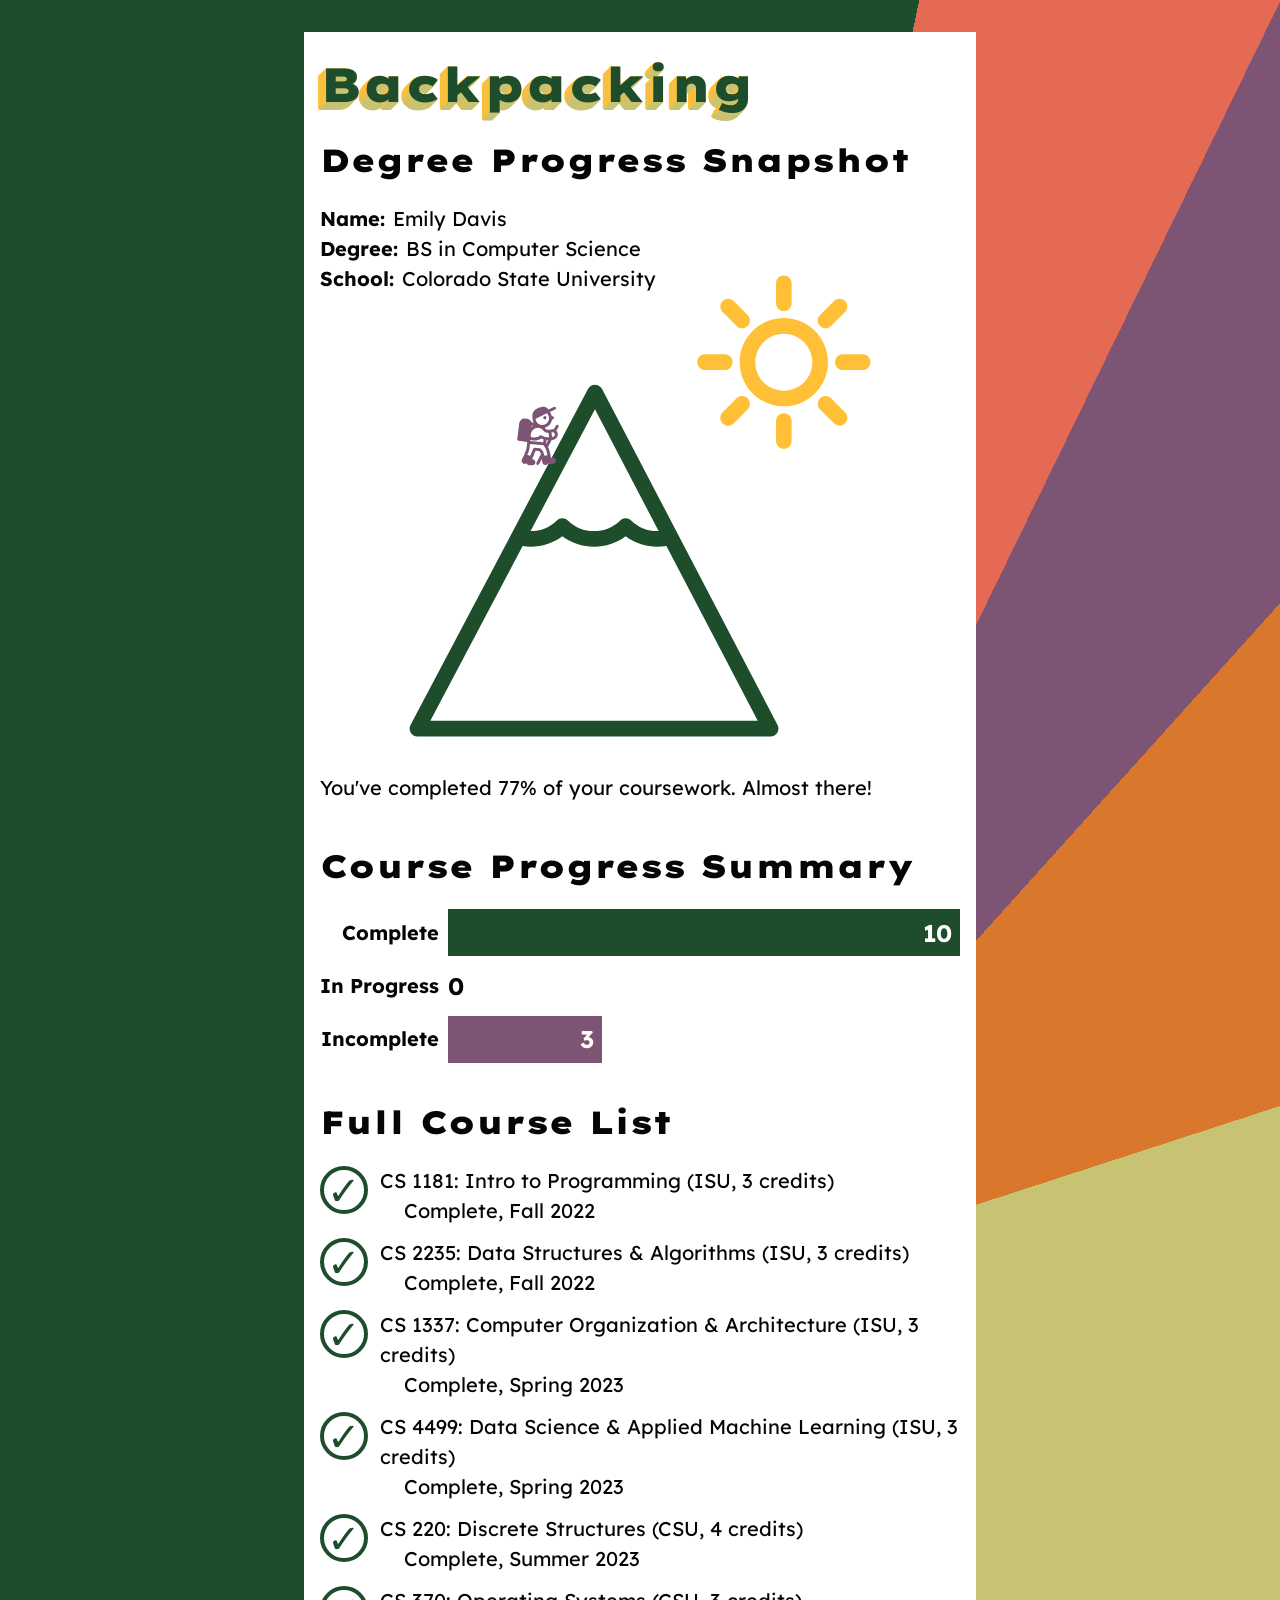
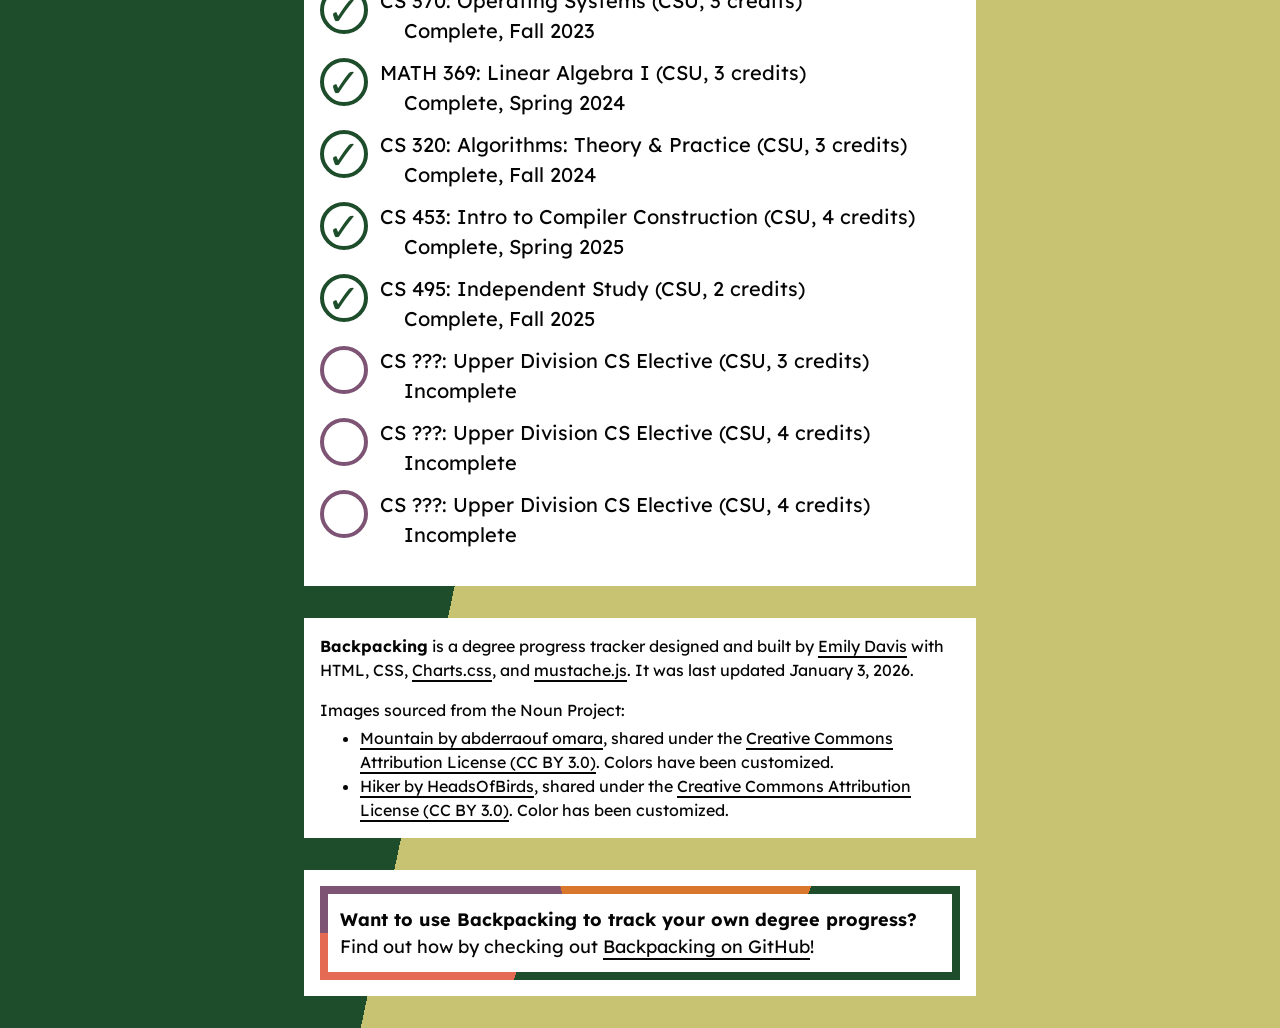
==== index.html @ ef496532 "Let's hit the trail!" ====
<!--
Backpacking, a Degree Progress Tracker
Copyright (C) 2026 Emily Davis

This program is free software: you can redistribute it and/or modify
it under the terms of the GNU General Public License as published by
the Free Software Foundation, either version 3 of the License, or
(at your option) any later version.

This program is distributed in the hope that it will be useful,
but WITHOUT ANY WARRANTY; without even the implied warranty of
MERCHANTABILITY or FITNESS FOR A PARTICULAR PURPOSE. See the
GNU General Public License for more details.

You should have received a copy of the GNU General Public License
along with this program. If not, see <https://www.gnu.org/licenses/>.
-->

<!DOCTYPE html>
<html lang="en">
<head>
  <meta charset="UTF-8">
  <meta name="viewport" content="width=device-width, initial-scale=1.0">
  <title>Backpacking</title>
  <link rel="stylesheet" href="./styles/charts.min.css">
  <link rel="stylesheet" href="./styles/main.css">
  <style>
    :root {
      --bg-color-1: #e56a54;
      --bg-color-2: #7e5475;
      --bg-color-3: #d9782d;
      --bg-color-4: #c8c372;
      --bg-color-5: #1e4d2b;
      --text-shadow-color-1: #c8c372;
      --text-shadow-color-2: #ffc038;
      --page-title-color: #1e4d2b;
    }
  </style>
</head>
<body>
  <main>
    <h1>Backpacking</h1>
    <section class="snapshot-section">
      <h2>Degree Progress Snapshot</h2>
      <dl>
        <div>
          <dt>Name:</dt>
          <dd>Emily Davis</dd>
        </div>
        <div>
          <dt>Degree:</dt>
          <dd>BS in Computer Science</dd>
        </div>
        <div>
          <dt>School:</dt>
          <dd>Colorado State University</dd>
        </div>
      </dl>
      <figure class="mountain-climbing-scene">
        <svg
          role="presentation" class="mountain"
          width="700px" height="700px" version="1.1" viewBox="0 0 700 700"
          xmlns="http://www.w3.org/2000/svg" xmlns:xlink="http://www.w3.org/1999/xlink"
        >
          <g>
            <path fill="#1e4d2b" d="m308.36 151.84c-1.4688-2.8125-4.375-4.5742-7.5469-4.582h-0.015625c-3.1602 0-6.0664 1.7461-7.543 4.5469l-194.26 367.68c-1.3984 2.6445-1.3086 5.8242 0.23437 8.3906 1.5391 2.5586 4.3164 4.125 7.3125 4.125h386.35c2.9844 0 5.7578-1.5586 7.3008-4.1094 1.5469-2.5586 1.6445-5.7305 0.26172-8.3711zm-7.6133 22.305 69.629 133.27c-0.46094 0.015625-0.92578 0.023437-1.3906 0.023437-10.773 0-20.961-4.1562-28.668-11.703-3.3164-3.2539-8.625-3.2539-11.938 0-7.7188 7.5469-17.891 11.703-28.672 11.703-10.773 0-20.957-4.1562-28.668-11.703-3.3203-3.2539-8.625-3.2539-11.945 0-7.7109 7.5469-17.891 11.703-28.672 11.703h-0.10547zm-180.05 340.78 100.96-191.08c2.8945 0.44141 5.8281 0.67188 8.7734 0.67188 12.621 0 24.672-4.0273 34.641-11.465 9.9688 7.4375 22.012 11.465 34.641 11.465 12.629 0 24.68-4.0273 34.641-11.465 9.9688 7.4375 22.008 11.465 34.637 11.465 3.3281 0 6.6289-0.29688 9.8789-0.85156l99.926 191.26z"/>
            <path fill="#ffc038" d="m507.32 74.418c-26.605 0-48.262 21.648-48.262 48.262 0 26.605 21.656 48.262 48.262 48.262 26.609 0 48.262-21.656 48.262-48.262-0.003906-26.605-21.645-48.262-48.262-48.262zm0 79.453c-17.199 0-31.188-13.996-31.188-31.188 0-17.199 13.996-31.191 31.188-31.191 17.203 0 31.191 13.996 31.191 31.191 0.003907 17.191-13.988 31.188-31.191 31.188z"/>
            <path fill="#ffc038" d="m507.32 66.672c4.7148 0 8.5352-3.8203 8.5352-8.5352l-0.003906-21.602c0.007813-4.7148-3.8164-8.5352-8.5312-8.5352-4.7109 0-8.5273 3.8203-8.5273 8.5352v21.605c-0.003906 4.7148 3.8203 8.5312 8.5273 8.5312z"/>
            <path fill="#ffc038" d="m455.64 83.074c1.668 1.668 3.8516 2.4961 6.0352 2.4961 2.1836 0 4.3672-0.83594 6.0352-2.4961 3.332-3.332 3.332-8.7344 0-12.074l-15.281-15.277c-3.3281-3.332-8.7344-3.332-12.066 0-3.3359 3.3359-3.3359 8.7344 0 12.074z"/>
            <path fill="#ffc038" d="m421.17 131.21h21.605c4.7148 0 8.5352-3.8203 8.5352-8.5352 0-4.7227-3.8203-8.5352-8.5352-8.5352h-21.605c-4.7148 0-8.5352 3.8203-8.5352 8.5352 0 4.7148 3.8242 8.5352 8.5352 8.5352z"/>
            <path fill="#ffc038" d="m440.37 189.63c1.6641 1.668 3.8516 2.4961 6.0352 2.4961s4.3672-0.83594 6.0312-2.4961l15.281-15.281c3.332-3.332 3.332-8.7344 0-12.066-3.3359-3.332-8.7344-3.332-12.074 0l-15.277 15.281c-3.332 3.332-3.332 8.7344 0.003907 12.066z"/>
            <path fill="#ffc038" d="m507.32 178.69c-4.7109 0-8.5273 3.8203-8.5273 8.5352v21.605c0 4.7148 3.8203 8.5352 8.5273 8.5352 4.7148 0 8.5352-3.8203 8.5352-8.5352v-21.605c0.003907-4.7188-3.8164-8.5352-8.5352-8.5352z"/>
            <path fill="#ffc038" d="m559 162.28c-3.3359-3.332-8.7422-3.332-12.074 0-3.3359 3.332-3.3359 8.7344 0 12.066l15.277 15.281c1.668 1.668 3.8516 2.4961 6.0352 2.4961s4.3672-0.83594 6.0352-2.4961c3.332-3.332 3.332-8.7344 0-12.066z"/>
            <path fill="#ffc038" d="m593.47 114.14h-21.605c-4.7109 0-8.5352 3.8203-8.5352 8.5352 0 4.7109 3.8242 8.5352 8.5352 8.5352h21.605c4.7109 0 8.5273-3.8203 8.5273-8.5352 0-4.7109-3.8203-8.5352-8.5273-8.5352z"/>
            <path fill="#ffc038" d="m552.96 85.574c2.1836 0 4.3672-0.83594 6.0312-2.4961l15.281-15.277c3.332-3.332 3.332-8.7344 0-12.074-3.332-3.332-8.7344-3.332-12.066 0l-15.281 15.277c-3.3359 3.3359-3.3359 8.7422-0.003906 12.074 1.6719 1.668 3.8477 2.4961 6.0391 2.4961z"/>
          </g>
        </svg>
        <svg
          role="img" class="hiker" style="--progress-percent: 77" aria-labelledby="hiker-img-title"
          width="700pt" height="700pt" version="1.1" viewBox="0 0 700 700"
          xmlns="http://www.w3.org/2000/svg" xmlns:xlink="http://www.w3.org/1999/xlink"
        >
          <title id="hiker-img-title">A backpacker standing on the slope of a mountain. They have climbed 77% of the mountain so far.</title>
          <g>
            <path fill="#7e5475" d="m525.28 183.12c-6.1602-3.9219-14.559-1.6797-17.922 5.0391l-19.039 33.039c-3.3594-0.55859-6.7188-1.1211-10.078-1.1211-4.4805 0-9.5195 0.55859-14 2.2383-1.1211 0.55859-10.078 2.8008-21.281 2.8008-6.7188 0-12.879-1.1211-17.922-2.8008-3.9219-1.6797-7.2812-5.0391-9.5195-8.3984-1.6797-2.2383-3.3594-4.4805-5.6016-6.7188 12.879-3.3594 25.199-10.078 35.281-19.039 15.121-14 24.641-32.48 27.441-52.641l5.6016-0.55859c7.2812-0.55859 12.879-7.2812 12.32-14.559-0.55859-7.2812-7.2812-12.879-14.559-12.32l-4.4805 0.55859c-2.8008-14-8.3984-26.879-17.359-38.078l45.922-21.84c6.7188-3.3594 9.5195-11.199 6.1602-17.359-3.3594-6.1602-11.199-9.5195-17.359-6.1602l-47.602 21.84c-8.9609-11.762-22.398-22.961-44.238-22.961-14 0-30.238 4.4805-50.398 13.441-47.039 21.281-49.84 63.84-44.238 84.559-0.55859 15.68 3.3594 30.801 10.641 44.238l-22.961-10.641c-7.2812-13.441-20.719-23.52-36.961-25.762l-12.879-1.6797c-2.2383 0-3.9219-0.55859-6.1602-0.55859-24.641 0-45.359 18.48-48.719 43.121l-16.801 137.2c-0.55859 3.3594 0.55859 6.7188 2.8008 9.5195 2.2383 2.8008 5.6016 4.4805 8.9609 5.0391l75.602 9.5195-3.3594 33.602v0.55859c-1.6797 17.359-3.9219 30.238-8.3984 40.879l-21.281 50.398-14 28.559c-6.1602 13.441-1.1211 29.121 12.32 35.281 8.9609 4.4805 19.039 3.3594 26.879-2.2383 3.9219 9.5195 13.441 16.238 24.641 16.238h28c14.559 0 26.32-11.762 26.32-26.32s-11.762-26.32-26.32-26.32h-2.2383l30.801-73.922c11.762 1.1211 22.961 2.2383 29.121 2.8008 3.9219 2.8008 11.762 10.641 17.359 26.32l-39.199 75.602c-3.3594 6.7188-1.1211 14.559 5.6016 17.922 1.6797 1.1211 3.9219 1.6797 6.1602 1.6797 5.0391 0 9.5195-2.8008 11.762-7.2812l22.961-44.238v1.1211l5.0391 29.68c2.2383 12.879 13.441 21.84 26.32 21.84 1.6797 0 2.8008 0 4.4805-0.55859 8.9609-1.6797 16.238-7.2812 19.602-15.121 6.7188 7.8398 17.922 11.199 28 8.3984l22.398-6.7188c14-4.4805 21.84-19.039 17.359-33.039s-19.039-21.84-33.039-17.359l-5.0391 1.6797-7.8398-10.078v-3.3594c-2.8008-30.238-11.199-59.359-22.398-82.32l31.359-60.48c11.762-1.6797 20.16-4.4805 22.398-5.0391 11.762-3.9219 21.281-11.762 26.879-22.961 5.6016-11.199 6.7188-23.52 2.8008-35.281-2.2383-7.2812-6.1602-12.879-11.199-17.922l19.039-32.48c4.457-6.7188 2.2188-14.559-3.9414-18.477zm-218.4 10.078c-5.0391 2.8008-9.5195 6.1602-14 10.078l1.6797-15.68zm89.043 142.24-113.12-10.641 1.1211-10.078c7.8398 2.2383 20.16 4.4805 34.719 4.4805 18.48 0 40.32-3.9219 60.48-17.359 5.0391 2.8008 11.199 6.1602 19.039 8.3984zm25.199 12.879 2.8008-31.922c5.0391 0.55859 9.5195 0.55859 14.559 1.1211l-16.801 31.922s-0.55859-0.5625-0.55859-1.1211zm-5.6016-101.36c8.9609 3.3594 17.922 4.4805 26.32 4.4805l5.0391 39.762h-4.4805c-7.8398 0-15.68-0.55859-24.641-2.2383-18.48-3.9219-28-8.9609-32.48-11.199-1.1211-0.55859-1.6797-1.6797-2.8008-2.2383-4.4805-2.2383-10.078-2.2383-14 1.1211-30.801 24.078-71.68 14.559-82.879 11.199l2.2383-24.078c3.3633-30.809 31.363-56.57 62.723-56.57 17.922 0 33.602 8.3984 42.559 21.84 6.1641 8.4023 13.441 14.562 22.402 17.922zm30.801-117.04c-2.8008 30.801-28.559 53.762-58.801 53.762h-5.6016c-29.121-2.8008-51.52-26.32-53.199-54.879l99.68-47.043c12.32 12.316 19.602 29.68 17.922 48.16zm-124.88 252.56h-1.1211c-5.6016 0-10.078 3.3594-12.32 8.3984l-26.32 62.723c-0.55859-0.55859-1.1211-0.55859-2.2383-1.1211l-22.961-8.3984 11.199-26.879c6.7188-15.68 9.5195-32.48 10.641-49.281l1.6797-17.359 117.6 11.199c13.441 14 28.559 45.922 34.719 86.238l-26.32 4.4805c-8.3984-52.078-39.199-65.52-39.762-65.52-0.55859-0.5625-44.797-4.4805-44.797-4.4805zm162.4-96.879c-0.55859 0-4.4805 1.6797-10.641 2.8008l-5.0391-39.762c2.2383-0.55859 3.3594-1.1211 3.3594-1.1211 2.2383-0.55859 3.9219-1.1211 6.1602-1.1211 8.3984 0 16.238 5.6016 19.039 14 3.3594 10.641-2.2383 21.84-12.879 25.203z"/>
            <path fill="#7e5475" d="m423.92 119.84c0 7.7305-6.2695 14-14 14-7.7344 0-14-6.2695-14-14 0-7.7305 6.2656-14 14-14 7.7305 0 14 6.2695 14 14"/>
          </g>
        </svg>
        <figcaption>You&#39;ve completed 77% of your coursework. Almost there!</figcaption>
      </figure>
    </section>
    <section class="chart-section">
      <h2 id="table-heading">Course Progress Summary</h2>
      <table
        class="course-status-chart charts-css bar show-labels data-spacing-3"
        aria-labelledby="table-heading"
      >
        <tbody>
          <tr>
            <th scope="row">Complete</th>
            <td
              
              style="
                --size: 10 / 10;
                --color: #1e4d2b;
                color: #ffffff;
              "
            >
              10
            </td>
          </tr>
          <tr>
            <th scope="row">In Progress</th>
            <td
              class="zero-bar"
              style="
                --size: 0 / 10;
                --color: #d9782d;
                color: #ffffff;
              "
            >
              0
            </td>
          </tr>
          <tr>
            <th scope="row">Incomplete</th>
            <td
              
              style="
                --size: 3 / 10;
                --color: #7e5475;
                color: #ffffff;
              "
            >
              3
            </td>
          </tr>
        </tbody>
      </table>
    </section>
    <section class="course-list-section">
      <h2 id="course-list-heading">Full Course List</h2>
      <ul
        role="list"
        class="course-list"
        aria-labelledby="course-list-heading"
      >
        <li
          class="complete"
          style="--status-icon-color: #1e4d2b"
        >
          <span class="list-item-decorator" aria-hidden="true"></span>
          <span class="list-item-content">
            <span
              class="list-item-content-line"
            >
              CS
              1181: Intro to Programming
              (ISU, 3 credits)
            </span>
            <span class="list-item-content-line">
              <span>Complete</span><span>, Fall</span>
              <span>2022</span>
            </span>
          </span>
        </li>
        <li
          class="complete"
          style="--status-icon-color: #1e4d2b"
        >
          <span class="list-item-decorator" aria-hidden="true"></span>
          <span class="list-item-content">
            <span
              class="list-item-content-line"
            >
              CS
              2235: Data Structures &amp; Algorithms
              (ISU, 3 credits)
            </span>
            <span class="list-item-content-line">
              <span>Complete</span><span>, Fall</span>
              <span>2022</span>
            </span>
          </span>
        </li>
        <li
          class="complete"
          style="--status-icon-color: #1e4d2b"
        >
          <span class="list-item-decorator" aria-hidden="true"></span>
          <span class="list-item-content">
            <span
              class="list-item-content-line"
            >
              CS
              1337: Computer Organization &amp; Architecture
              (ISU, 3 credits)
            </span>
            <span class="list-item-content-line">
              <span>Complete</span><span>, Spring</span>
              <span>2023</span>
            </span>
          </span>
        </li>
        <li
          class="complete"
          style="--status-icon-color: #1e4d2b"
        >
          <span class="list-item-decorator" aria-hidden="true"></span>
          <span class="list-item-content">
            <span
              class="list-item-content-line"
            >
              CS
              4499: Data Science &amp; Applied Machine Learning
              (ISU, 3 credits)
            </span>
            <span class="list-item-content-line">
              <span>Complete</span><span>, Spring</span>
              <span>2023</span>
            </span>
          </span>
        </li>
        <li
          class="complete"
          style="--status-icon-color: #1e4d2b"
        >
          <span class="list-item-decorator" aria-hidden="true"></span>
          <span class="list-item-content">
            <span
              class="list-item-content-line"
            >
              CS
              220: Discrete Structures
              (CSU, 4 credits)
            </span>
            <span class="list-item-content-line">
              <span>Complete</span><span>, Summer</span>
              <span>2023</span>
            </span>
          </span>
        </li>
        <li
          class="complete"
          style="--status-icon-color: #1e4d2b"
        >
          <span class="list-item-decorator" aria-hidden="true"></span>
          <span class="list-item-content">
            <span
              class="list-item-content-line"
            >
              CS
              370: Operating Systems
              (CSU, 3 credits)
            </span>
            <span class="list-item-content-line">
              <span>Complete</span><span>, Fall</span>
              <span>2023</span>
            </span>
          </span>
        </li>
        <li
          class="complete"
          style="--status-icon-color: #1e4d2b"
        >
          <span class="list-item-decorator" aria-hidden="true"></span>
          <span class="list-item-content">
            <span
              class="list-item-content-line"
            >
              MATH
              369: Linear Algebra I
              (CSU, 3 credits)
            </span>
            <span class="list-item-content-line">
              <span>Complete</span><span>, Spring</span>
              <span>2024</span>
            </span>
          </span>
        </li>
        <li
          class="complete"
          style="--status-icon-color: #1e4d2b"
        >
          <span class="list-item-decorator" aria-hidden="true"></span>
          <span class="list-item-content">
            <span
              class="list-item-content-line"
            >
              CS
              320: Algorithms: Theory &amp; Practice
              (CSU, 3 credits)
            </span>
            <span class="list-item-content-line">
              <span>Complete</span><span>, Fall</span>
              <span>2024</span>
            </span>
          </span>
        </li>
        <li
          class="complete"
          style="--status-icon-color: #1e4d2b"
        >
          <span class="list-item-decorator" aria-hidden="true"></span>
          <span class="list-item-content">
            <span
              class="list-item-content-line"
            >
              CS
              453: Intro to Compiler Construction
              (CSU, 4 credits)
            </span>
            <span class="list-item-content-line">
              <span>Complete</span><span>, Spring</span>
              <span>2025</span>
            </span>
          </span>
        </li>
        <li
          class="complete"
          style="--status-icon-color: #1e4d2b"
        >
          <span class="list-item-decorator" aria-hidden="true"></span>
          <span class="list-item-content">
            <span
              class="list-item-content-line"
            >
              CS
              495: Independent Study
              (CSU, 2 credits)
            </span>
            <span class="list-item-content-line">
              <span>Complete</span><span>, Fall</span>
              <span>2025</span>
            </span>
          </span>
        </li>
        <li
          class="incomplete"
          style="--status-icon-color: #7e5475"
        >
          <span class="list-item-decorator" aria-hidden="true"></span>
          <span class="list-item-content">
            <span
              class="list-item-content-line"
            >
              CS
              ???: Upper Division CS Elective
              (CSU, 3 credits)
            </span>
            <span class="list-item-content-line">
              <span>Incomplete</span>
            </span>
          </span>
        </li>
        <li
          class="incomplete"
          style="--status-icon-color: #7e5475"
        >
          <span class="list-item-decorator" aria-hidden="true"></span>
          <span class="list-item-content">
            <span
              class="list-item-content-line"
            >
              CS
              ???: Upper Division CS Elective
              (CSU, 4 credits)
            </span>
            <span class="list-item-content-line">
              <span>Incomplete</span>
            </span>
          </span>
        </li>
        <li
          class="incomplete"
          style="--status-icon-color: #7e5475"
        >
          <span class="list-item-decorator" aria-hidden="true"></span>
          <span class="list-item-content">
            <span
              class="list-item-content-line"
            >
              CS
              ???: Upper Division CS Elective
              (CSU, 4 credits)
            </span>
            <span class="list-item-content-line">
              <span>Incomplete</span>
            </span>
          </span>
        </li>
      </ul>
    </section>
  </main>
  <footer>
    <div class="footer-section">
      <p>
        <strong>Backpacking</strong>
        is a degree progress tracker designed and built by
        <a href="https://emilyanndavis.github.io/">Emily Davis</a>
        with HTML, CSS,
        <a href="https://chartscss.org/">Charts.css</a>,
        and
        <a href="https://github.com/janl/mustache.js">mustache.js</a>.
        It was
        last updated January 3, 2026.
      </p>
      <p id="image-sources-heading">Images sourced from the Noun Project:</p>
      <ul
        role="list"
        class="image-sources-list"
        aria-labelledby="image-sources-heading"
      >
        <li>
          <a
            href="https://thenounproject.com/icon/mountain-1035090/"
          >Mountain by abderraouf omara</a>, shared under the
          <a
            href="https://creativecommons.org/licenses/by/3.0/"
          >Creative Commons Attribution License (CC BY 3.0)</a>.
          Colors have been customized.
        </li>
        <li>
          <a
            href="https://thenounproject.com/icon/hiker-1264137/"
          >Hiker by HeadsOfBirds</a>, shared under the
          <a
            href="https://creativecommons.org/licenses/by/3.0/"
          >Creative Commons Attribution License (CC BY 3.0)</a>.
          Color has been customized.
        </li>
      </ul>
    </div>
    <div class="footer-section">
      <p class="footer-text-standout">
        <strong>Want to use Backpacking to track your own degree progress?</strong>
        <br />
        Find out how by checking out
        <a href="https://github.com/emilyanndavis/backpacking">Backpacking on GitHub</a>!
      </p>
    </div>
  </footer>
</body>
</html>
---- styles/charts.min.css ----
/*
MIT License

Charts.css
Copyright (c) 2020 Rami Yushuvaev

Permission is hereby granted, free of charge, to any person obtaining a copy
of this software and associated documentation files (the "Software"), to deal
in the Software without restriction, including without limitation the rights
to use, copy, modify, merge, publish, distribute, sublicense, and/or sell
copies of the Software, and to permit persons to whom the Software is
furnished to do so, subject to the following conditions:

The above copyright notice and this permission notice shall be included in all
copies or substantial portions of the Software.

THE SOFTWARE IS PROVIDED "AS IS", WITHOUT WARRANTY OF ANY KIND, EXPRESS OR
IMPLIED, INCLUDING BUT NOT LIMITED TO THE WARRANTIES OF MERCHANTABILITY,
FITNESS FOR A PARTICULAR PURPOSE AND NONINFRINGEMENT. IN NO EVENT SHALL THE
AUTHORS OR COPYRIGHT HOLDERS BE LIABLE FOR ANY CLAIM, DAMAGES OR OTHER
LIABILITY, WHETHER IN AN ACTION OF CONTRACT, TORT OR OTHERWISE, ARISING FROM,
OUT OF OR IN CONNECTION WITH THE SOFTWARE OR THE USE OR OTHER DEALINGS IN THE
SOFTWARE.
*/

.charts-css{--color-1:rgba(240,50,50,0.75);--color-2:rgba(255,180,50,0.75);--color-3:rgba(255,220,90,0.75);--color-4:rgba(100,210,80,0.75);--color-5:rgba(90,165,255,0.75);--color-6:rgba(170,90,240,0.75);--color-7:hsla(0,0%,70.6%,0.75);--color-8:hsla(0,0%,43.1%,0.75);--color-9:rgba(170,150,110,0.75);--color-10:rgba(130,50,20,0.75);--chart-bg-color:#f5f5f5;--heading-size:0px;--primary-axis-color:#000;--primary-axis-style:solid;--primary-axis-width:1px;--secondary-axes-color:rgba(0,0,0,0.15);--secondary-axes-style:solid;--secondary-axes-width:1px;--data-axes-color:rgba(0,0,0,0.15);--data-axes-style:solid;--data-axes-width:1px;--legend-border-color:#c8c8c8;position:relative;display:block;width:100%;height:100%;margin:0 auto;padding:0;border:0;-webkit-print-color-adjust:exact;color-adjust:exact}.charts-css,.charts-css *,.charts-css::after,.charts-css ::after,.charts-css::before,.charts-css ::before{-webkit-box-sizing:border-box;box-sizing:border-box}table.charts-css{border-collapse:collapse;border-spacing:0;empty-cells:show;overflow:initial;background-color:transparent}table.charts-css caption,table.charts-css colgroup,table.charts-css tbody,table.charts-css td,table.charts-css th,table.charts-css thead,table.charts-css tr{display:block;margin:0;padding:0;border:0;background-color:transparent}table.charts-css colgroup,table.charts-css tfoot,table.charts-css thead{display:none}ol.charts-css,ul.charts-css{list-style-type:none}ol.charts-css li,ul.charts-css li{margin:0;padding:0;border:0}.charts-css:not(.show-heading) caption{display:none}.charts-css.show-heading{--heading-size:1.5rem}.charts-css.show-heading caption{display:block;width:100%;height:var(--heading-size)}.charts-css.area tbody tr td:nth-of-type(10n+1)::before,.charts-css.bar.multiple tbody tr td:nth-of-type(10n+1),.charts-css.bar tbody tr:nth-of-type(10n+1) td,.charts-css.column.multiple tbody tr td:nth-of-type(10n+1),.charts-css.column tbody tr:nth-of-type(10n+1) td,.charts-css.line tbody tr td:nth-of-type(10n+1)::before{background:var(--color,var(--color-1))}.charts-css.area tbody tr td:nth-of-type(10n+2)::before,.charts-css.bar.multiple tbody tr td:nth-of-type(10n+2),.charts-css.bar tbody tr:nth-of-type(10n+2) td,.charts-css.column.multiple tbody tr td:nth-of-type(10n+2),.charts-css.column tbody tr:nth-of-type(10n+2) td,.charts-css.line tbody tr td:nth-of-type(10n+2)::before{background:var(--color,var(--color-2))}.charts-css.area tbody tr td:nth-of-type(10n+3)::before,.charts-css.bar.multiple tbody tr td:nth-of-type(10n+3),.charts-css.bar tbody tr:nth-of-type(10n+3) td,.charts-css.column.multiple tbody tr td:nth-of-type(10n+3),.charts-css.column tbody tr:nth-of-type(10n+3) td,.charts-css.line tbody tr td:nth-of-type(10n+3)::before{background:var(--color,var(--color-3))}.charts-css.area tbody tr td:nth-of-type(10n+4)::before,.charts-css.bar.multiple tbody tr td:nth-of-type(10n+4),.charts-css.bar tbody tr:nth-of-type(10n+4) td,.charts-css.column.multiple tbody tr td:nth-of-type(10n+4),.charts-css.column tbody tr:nth-of-type(10n+4) td,.charts-css.line tbody tr td:nth-of-type(10n+4)::before{background:var(--color,var(--color-4))}.charts-css.area tbody tr td:nth-of-type(10n+5)::before,.charts-css.bar.multiple tbody tr td:nth-of-type(10n+5),.charts-css.bar tbody tr:nth-of-type(10n+5) td,.charts-css.column.multiple tbody tr td:nth-of-type(10n+5),.charts-css.column tbody tr:nth-of-type(10n+5) td,.charts-css.line tbody tr td:nth-of-type(10n+5)::before{background:var(--color,var(--color-5))}.charts-css.area tbody tr td:nth-of-type(10n+6)::before,.charts-css.bar.multiple tbody tr td:nth-of-type(10n+6),.charts-css.bar tbody tr:nth-of-type(10n+6) td,.charts-css.column.multiple tbody tr td:nth-of-type(10n+6),.charts-css.column tbody tr:nth-of-type(10n+6) td,.charts-css.line tbody tr td:nth-of-type(10n+6)::before{background:var(--color,var(--color-6))}.charts-css.area tbody tr td:nth-of-type(10n+7)::before,.charts-css.bar.multiple tbody tr td:nth-of-type(10n+7),.charts-css.bar tbody tr:nth-of-type(10n+7) td,.charts-css.column.multiple tbody tr td:nth-of-type(10n+7),.charts-css.column tbody tr:nth-of-type(10n+7) td,.charts-css.line tbody tr td:nth-of-type(10n+7)::before{background:var(--color,var(--color-7))}.charts-css.area tbody tr td:nth-of-type(10n+8)::before,.charts-css.bar.multiple tbody tr td:nth-of-type(10n+8),.charts-css.bar tbody tr:nth-of-type(10n+8) td,.charts-css.column.multiple tbody tr td:nth-of-type(10n+8),.charts-css.column tbody tr:nth-of-type(10n+8) td,.charts-css.line tbody tr td:nth-of-type(10n+8)::before{background:var(--color,var(--color-8))}.charts-css.area tbody tr td:nth-of-type(10n+9)::before,.charts-css.bar.multiple tbody tr td:nth-of-type(10n+9),.charts-css.bar tbody tr:nth-of-type(10n+9) td,.charts-css.column.multiple tbody tr td:nth-of-type(10n+9),.charts-css.column tbody tr:nth-of-type(10n+9) td,.charts-css.line tbody tr td:nth-of-type(10n+9)::before{background:var(--color,var(--color-9))}.charts-css.area tbody tr td:nth-of-type(10n+10)::before,.charts-css.bar.multiple tbody tr td:nth-of-type(10n+10),.charts-css.bar tbody tr:nth-of-type(10n+10) td,.charts-css.column.multiple tbody tr td:nth-of-type(10n+10),.charts-css.column tbody tr:nth-of-type(10n+10) td,.charts-css.line tbody tr td:nth-of-type(10n+10)::before{background:var(--color,var(--color-10))}.charts-css.hide-data .data{opacity:0}.charts-css.show-data-on-hover .data{-webkit-transition-duration:.3s;transition-duration:.3s;opacity:0}.charts-css.show-data-on-hover tr:hover .data{-webkit-transition-duration:.3s;transition-duration:.3s;opacity:1}.charts-css.bar:not(.show-labels){--labels-size:0}.charts-css.bar:not(.show-labels) tbody tr th{display:none}.charts-css.bar.show-labels{--labels-size:80px}.charts-css.bar.show-labels tbody tr th{display:-webkit-box;display:-ms-flexbox;display:flex;-webkit-box-pack:var(--labels-align,center);-ms-flex-pack:var(--labels-align,center);justify-content:var(--labels-align,center);-webkit-box-align:center;-ms-flex-align:center;align-items:center;-webkit-box-orient:vertical;-webkit-box-direction:normal;-ms-flex-direction:column;flex-direction:column}.charts-css.bar.show-labels th.hide-label,.charts-css.bar.show-labels tr.hide-label th{display:none}.charts-css.bar.labels-align-start tbody tr th{-webkit-box-align:var(--labels-align,flex-start);-ms-flex-align:var(--labels-align,flex-start);align-items:var(--labels-align,flex-start)}.charts-css.bar.labels-align-end tbody tr th{-webkit-box-align:var(--labels-align,flex-end);-ms-flex-align:var(--labels-align,flex-end);align-items:var(--labels-align,flex-end)}.charts-css.bar.labels-align-center tbody tr th{-webkit-box-align:var(--labels-align,center);-ms-flex-align:var(--labels-align,center);align-items:var(--labels-align,center)}.charts-css.area:not(.show-labels),.charts-css.column:not(.show-labels),.charts-css.line:not(.show-labels){--labels-size:0}.charts-css.area:not(.show-labels) tbody tr th,.charts-css.column:not(.show-labels) tbody tr th,.charts-css.line:not(.show-labels) tbody tr th{display:none}.charts-css.area.show-labels,.charts-css.column.show-labels,.charts-css.line.show-labels{--labels-size:1.5rem}.charts-css.area.show-labels tbody tr th,.charts-css.column.show-labels tbody tr th,.charts-css.line.show-labels tbody tr th{display:-webkit-box;display:-ms-flexbox;display:flex;-webkit-box-pack:var(--labels-align,center);-ms-flex-pack:var(--labels-align,center);justify-content:var(--labels-align,center);-webkit-box-align:center;-ms-flex-align:center;align-items:center;-webkit-box-orient:vertical;-webkit-box-direction:normal;-ms-flex-direction:column;flex-direction:column}.charts-css.area.show-labels th.hide-label,.charts-css.area.show-labels tr.hide-label th,.charts-css.column.show-labels th.hide-label,.charts-css.column.show-labels tr.hide-label th,.charts-css.line.show-labels th.hide-label,.charts-css.line.show-labels tr.hide-label th{display:none}.charts-css.area.labels-align-start tbody tr th,.charts-css.column.labels-align-start tbody tr th,.charts-css.line.labels-align-start tbody tr th{-webkit-box-pack:var(--labels-align,flex-start);-ms-flex-pack:var(--labels-align,flex-start);justify-content:var(--labels-align,flex-start)}.charts-css.area.labels-align-end tbody tr th,.charts-css.column.labels-align-end tbody tr th,.charts-css.line.labels-align-end tbody tr th{-webkit-box-pack:var(--labels-align,flex-end);-ms-flex-pack:var(--labels-align,flex-end);justify-content:var(--labels-align,flex-end)}.charts-css.area.labels-align-center tbody tr th,.charts-css.column.labels-align-center tbody tr th,.charts-css.line.labels-align-center tbody tr th{-webkit-box-pack:var(--labels-align,center);-ms-flex-pack:var(--labels-align,center);justify-content:var(--labels-align,center)}.charts-css.area.show-primary-axis:not(.reverse) tbody tr,.charts-css.column.show-primary-axis:not(.reverse) tbody tr,.charts-css.line.show-primary-axis:not(.reverse) tbody tr{-webkit-border-after:var(--primary-axis-width) var(--primary-axis-style) var(--primary-axis-color);border-block-end:var(--primary-axis-width) var(--primary-axis-style) var(--primary-axis-color)}.charts-css.area.show-primary-axis.reverse tbody tr,.charts-css.column.show-primary-axis.reverse tbody tr,.charts-css.line.show-primary-axis.reverse tbody tr{-webkit-border-before:var(--primary-axis-width) var(--primary-axis-style) var(--primary-axis-color);border-block-start:var(--primary-axis-width) var(--primary-axis-style) var(--primary-axis-color)}.charts-css.area.show-1-secondary-axes:not(.reverse) tbody tr,.charts-css.column.show-1-secondary-axes:not(.reverse) tbody tr,.charts-css.line.show-1-secondary-axes:not(.reverse) tbody tr{background-size:100% 100%;background-image:-webkit-gradient(linear,left top,left bottom,from(var(--secondary-axes-color)),to(transparent));background-image:linear-gradient(var(--secondary-axes-color) var(--secondary-axes-width),transparent var(--secondary-axes-width))}.charts-css.area.show-1-secondary-axes.reverse tbody tr,.charts-css.column.show-1-secondary-axes.reverse tbody tr,.charts-css.line.show-1-secondary-axes.reverse tbody tr{background-size:100% 100%;background-image:-webkit-gradient(linear,left bottom,left top,from(var(--secondary-axes-color)),to(transparent));background-image:linear-gradient(0deg,var(--secondary-axes-color) var(--secondary-axes-width),transparent var(--secondary-axes-width))}.charts-css.area.show-2-secondary-axes:not(.reverse) tbody tr,.charts-css.column.show-2-secondary-axes:not(.reverse) tbody tr,.charts-css.line.show-2-secondary-axes:not(.reverse) tbody tr{background-size:100% 50%;background-image:-webkit-gradient(linear,left top,left bottom,from(var(--secondary-axes-color)),to(transparent));background-image:linear-gradient(var(--secondary-axes-color) var(--secondary-axes-width),transparent var(--secondary-axes-width))}.charts-css.area.show-2-secondary-axes.reverse tbody tr,.charts-css.column.show-2-secondary-axes.reverse tbody tr,.charts-css.line.show-2-secondary-axes.reverse tbody tr{background-size:100% 50%;background-image:-webkit-gradient(linear,left bottom,left top,from(var(--secondary-axes-color)),to(transparent));background-image:linear-gradient(0deg,var(--secondary-axes-color) var(--secondary-axes-width),transparent var(--secondary-axes-width))}.charts-css.area.show-3-secondary-axes:not(.reverse) tbody tr,.charts-css.column.show-3-secondary-axes:not(.reverse) tbody tr,.charts-css.line.show-3-secondary-axes:not(.reverse) tbody tr{background-size:100% 33.333333%;background-image:-webkit-gradient(linear,left top,left bottom,from(var(--secondary-axes-color)),to(transparent));background-image:linear-gradient(var(--secondary-axes-color) var(--secondary-axes-width),transparent var(--secondary-axes-width))}.charts-css.area.show-3-secondary-axes.reverse tbody tr,.charts-css.column.show-3-secondary-axes.reverse tbody tr,.charts-css.line.show-3-secondary-axes.reverse tbody tr{background-size:100% 33.333333%;background-image:-webkit-gradient(linear,left bottom,left top,from(var(--secondary-axes-color)),to(transparent));background-image:linear-gradient(0deg,var(--secondary-axes-color) var(--secondary-axes-width),transparent var(--secondary-axes-width))}.charts-css.area.show-4-secondary-axes:not(.reverse) tbody tr,.charts-css.column.show-4-secondary-axes:not(.reverse) tbody tr,.charts-css.line.show-4-secondary-axes:not(.reverse) tbody tr{background-size:100% 25%;background-image:-webkit-gradient(linear,left top,left bottom,from(var(--secondary-axes-color)),to(transparent));background-image:linear-gradient(var(--secondary-axes-color) var(--secondary-axes-width),transparent var(--secondary-axes-width))}.charts-css.area.show-4-secondary-axes.reverse tbody tr,.charts-css.column.show-4-secondary-axes.reverse tbody tr,.charts-css.line.show-4-secondary-axes.reverse tbody tr{background-size:100% 25%;background-image:-webkit-gradient(linear,left bottom,left top,from(var(--secondary-axes-color)),to(transparent));background-image:linear-gradient(0deg,var(--secondary-axes-color) var(--secondary-axes-width),transparent var(--secondary-axes-width))}.charts-css.area.show-5-secondary-axes:not(.reverse) tbody tr,.charts-css.column.show-5-secondary-axes:not(.reverse) tbody tr,.charts-css.line.show-5-secondary-axes:not(.reverse) tbody tr{background-size:100% 20%;background-image:-webkit-gradient(linear,left top,left bottom,from(var(--secondary-axes-color)),to(transparent));background-image:linear-gradient(var(--secondary-axes-color) var(--secondary-axes-width),transparent var(--secondary-axes-width))}.charts-css.area.show-5-secondary-axes.reverse tbody tr,.charts-css.column.show-5-secondary-axes.reverse tbody tr,.charts-css.line.show-5-secondary-axes.reverse tbody tr{background-size:100% 20%;background-image:-webkit-gradient(linear,left bottom,left top,from(var(--secondary-axes-color)),to(transparent));background-image:linear-gradient(0deg,var(--secondary-axes-color) var(--secondary-axes-width),transparent var(--secondary-axes-width))}.charts-css.area.show-6-secondary-axes:not(.reverse) tbody tr,.charts-css.column.show-6-secondary-axes:not(.reverse) tbody tr,.charts-css.line.show-6-secondary-axes:not(.reverse) tbody tr{background-size:100% 16.666667%;background-image:-webkit-gradient(linear,left top,left bottom,from(var(--secondary-axes-color)),to(transparent));background-image:linear-gradient(var(--secondary-axes-color) var(--secondary-axes-width),transparent var(--secondary-axes-width))}.charts-css.area.show-6-secondary-axes.reverse tbody tr,.charts-css.column.show-6-secondary-axes.reverse tbody tr,.charts-css.line.show-6-secondary-axes.reverse tbody tr{background-size:100% 16.666667%;background-image:-webkit-gradient(linear,left bottom,left top,from(var(--secondary-axes-color)),to(transparent));background-image:linear-gradient(0deg,var(--secondary-axes-color) var(--secondary-axes-width),transparent var(--secondary-axes-width))}.charts-css.area.show-7-secondary-axes:not(.reverse) tbody tr,.charts-css.column.show-7-secondary-axes:not(.reverse) tbody tr,.charts-css.line.show-7-secondary-axes:not(.reverse) tbody tr{background-size:100% 14.285714%;background-image:-webkit-gradient(linear,left top,left bottom,from(var(--secondary-axes-color)),to(transparent));background-image:linear-gradient(var(--secondary-axes-color) var(--secondary-axes-width),transparent var(--secondary-axes-width))}.charts-css.area.show-7-secondary-axes.reverse tbody tr,.charts-css.column.show-7-secondary-axes.reverse tbody tr,.charts-css.line.show-7-secondary-axes.reverse tbody tr{background-size:100% 14.285714%;background-image:-webkit-gradient(linear,left bottom,left top,from(var(--secondary-axes-color)),to(transparent));background-image:linear-gradient(0deg,var(--secondary-axes-color) var(--secondary-axes-width),transparent var(--secondary-axes-width))}.charts-css.area.show-8-secondary-axes:not(.reverse) tbody tr,.charts-css.column.show-8-secondary-axes:not(.reverse) tbody tr,.charts-css.line.show-8-secondary-axes:not(.reverse) tbody tr{background-size:100% 12.5%;background-image:-webkit-gradient(linear,left top,left bottom,from(var(--secondary-axes-color)),to(transparent));background-image:linear-gradient(var(--secondary-axes-color) var(--secondary-axes-width),transparent var(--secondary-axes-width))}.charts-css.area.show-8-secondary-axes.reverse tbody tr,.charts-css.column.show-8-secondary-axes.reverse tbody tr,.charts-css.line.show-8-secondary-axes.reverse tbody tr{background-size:100% 12.5%;background-image:-webkit-gradient(linear,left bottom,left top,from(var(--secondary-axes-color)),to(transparent));background-image:linear-gradient(0deg,var(--secondary-axes-color) var(--secondary-axes-width),transparent var(--secondary-axes-width))}.charts-css.area.show-9-secondary-axes:not(.reverse) tbody tr,.charts-css.column.show-9-secondary-axes:not(.reverse) tbody tr,.charts-css.line.show-9-secondary-axes:not(.reverse) tbody tr{background-size:100% 11.111111%;background-image:-webkit-gradient(linear,left top,left bottom,from(var(--secondary-axes-color)),to(transparent));background-image:linear-gradient(var(--secondary-axes-color) var(--secondary-axes-width),transparent var(--secondary-axes-width))}.charts-css.area.show-9-secondary-axes.reverse tbody tr,.charts-css.column.show-9-secondary-axes.reverse tbody tr,.charts-css.line.show-9-secondary-axes.reverse tbody tr{background-size:100% 11.111111%;background-image:-webkit-gradient(linear,left bottom,left top,from(var(--secondary-axes-color)),to(transparent));background-image:linear-gradient(0deg,var(--secondary-axes-color) var(--secondary-axes-width),transparent var(--secondary-axes-width))}.charts-css.area.show-10-secondary-axes:not(.reverse) tbody tr,.charts-css.column.show-10-secondary-axes:not(.reverse) tbody tr,.charts-css.line.show-10-secondary-axes:not(.reverse) tbody tr{background-size:100% 10%;background-image:-webkit-gradient(linear,left top,left bottom,from(var(--secondary-axes-color)),to(transparent));background-image:linear-gradient(var(--secondary-axes-color) var(--secondary-axes-width),transparent var(--secondary-axes-width))}.charts-css.area.show-10-secondary-axes.reverse tbody tr,.charts-css.column.show-10-secondary-axes.reverse tbody tr,.charts-css.line.show-10-secondary-axes.reverse tbody tr{background-size:100% 10%;background-image:-webkit-gradient(linear,left bottom,left top,from(var(--secondary-axes-color)),to(transparent));background-image:linear-gradient(0deg,var(--secondary-axes-color) var(--secondary-axes-width),transparent var(--secondary-axes-width))}.charts-css.area.show-data-axes tbody tr,.charts-css.column.show-data-axes tbody tr,.charts-css.line.show-data-axes tbody tr{-webkit-border-end:var(--data-axes-width) var(--data-axes-style) var(--data-axes-color);border-inline-end:var(--data-axes-width) var(--data-axes-style) var(--data-axes-color)}.charts-css.area.show-data-axes.reverse-data tbody tr:last-of-type,.charts-css.area.show-data-axes:not(.reverse-data) tbody tr:first-of-type,.charts-css.column.show-data-axes.reverse-data tbody tr:last-of-type,.charts-css.column.show-data-axes:not(.reverse-data) tbody tr:first-of-type,.charts-css.line.show-data-axes.reverse-data tbody tr:last-of-type,.charts-css.line.show-data-axes:not(.reverse-data) tbody tr:first-of-type{-webkit-border-start:var(--data-axes-width) var(--data-axes-style) var(--data-axes-color);border-inline-start:var(--data-axes-width) var(--data-axes-style) var(--data-axes-color)}.charts-css.area.show-dataset-axes tbody tr td,.charts-css.column.show-dataset-axes tbody tr td,.charts-css.line.show-dataset-axes tbody tr td{-webkit-border-end:var(--data-axes-width) var(--data-axes-style) var(--data-axes-color);border-inline-end:var(--data-axes-width) var(--data-axes-style) var(--data-axes-color)}.charts-css.area.show-dataset-axes.reverse-data tbody tr:last-of-type td,.charts-css.area.show-dataset-axes:not(.reverse-data) tbody tr:first-of-type td,.charts-css.column.show-dataset-axes.reverse-data tbody tr:last-of-type td,.charts-css.column.show-dataset-axes:not(.reverse-data) tbody tr:first-of-type td,.charts-css.line.show-dataset-axes.reverse-data tbody tr:last-of-type td,.charts-css.line.show-dataset-axes:not(.reverse-data) tbody tr:first-of-type td{-webkit-border-start:var(--data-axes-width) var(--data-axes-style) var(--data-axes-color);border-inline-start:var(--data-axes-width) var(--data-axes-style) var(--data-axes-color)}.charts-css.bar.show-primary-axis:not(.reverse) tbody tr{-webkit-border-start:var(--primary-axis-width) var(--primary-axis-style) var(--primary-axis-color);border-inline-start:var(--primary-axis-width) var(--primary-axis-style) var(--primary-axis-color)}.charts-css.bar.show-primary-axis.reverse tbody tr{-webkit-border-end:var(--primary-axis-width) var(--primary-axis-style) var(--primary-axis-color);border-inline-end:var(--primary-axis-width) var(--primary-axis-style) var(--primary-axis-color)}.charts-css.bar.show-1-secondary-axes:not(.reverse) tbody tr{background-size:100% 100%;background-image:-webkit-gradient(linear,right top,left top,from(var(--secondary-axes-color)),to(transparent));background-image:linear-gradient(-90deg,var(--secondary-axes-color) var(--secondary-axes-width),transparent var(--secondary-axes-width))}.charts-css.bar.show-1-secondary-axes.reverse tbody tr{background-size:100% 100%;background-image:-webkit-gradient(linear,left top,right top,from(var(--secondary-axes-color)),to(transparent));background-image:linear-gradient(90deg,var(--secondary-axes-color) var(--secondary-axes-width),transparent var(--secondary-axes-width))}.charts-css.bar.show-2-secondary-axes:not(.reverse) tbody tr{background-size:50% 100%;background-image:-webkit-gradient(linear,right top,left top,from(var(--secondary-axes-color)),to(transparent));background-image:linear-gradient(-90deg,var(--secondary-axes-color) var(--secondary-axes-width),transparent var(--secondary-axes-width))}.charts-css.bar.show-2-secondary-axes.reverse tbody tr{background-size:50% 100%;background-image:-webkit-gradient(linear,left top,right top,from(var(--secondary-axes-color)),to(transparent));background-image:linear-gradient(90deg,var(--secondary-axes-color) var(--secondary-axes-width),transparent var(--secondary-axes-width))}.charts-css.bar.show-3-secondary-axes:not(.reverse) tbody tr{background-size:33.333333% 100%;background-image:-webkit-gradient(linear,right top,left top,from(var(--secondary-axes-color)),to(transparent));background-image:linear-gradient(-90deg,var(--secondary-axes-color) var(--secondary-axes-width),transparent var(--secondary-axes-width))}.charts-css.bar.show-3-secondary-axes.reverse tbody tr{background-size:33.333333% 100%;background-image:-webkit-gradient(linear,left top,right top,from(var(--secondary-axes-color)),to(transparent));background-image:linear-gradient(90deg,var(--secondary-axes-color) var(--secondary-axes-width),transparent var(--secondary-axes-width))}.charts-css.bar.show-4-secondary-axes:not(.reverse) tbody tr{background-size:25% 100%;background-image:-webkit-gradient(linear,right top,left top,from(var(--secondary-axes-color)),to(transparent));background-image:linear-gradient(-90deg,var(--secondary-axes-color) var(--secondary-axes-width),transparent var(--secondary-axes-width))}.charts-css.bar.show-4-secondary-axes.reverse tbody tr{background-size:25% 100%;background-image:-webkit-gradient(linear,left top,right top,from(var(--secondary-axes-color)),to(transparent));background-image:linear-gradient(90deg,var(--secondary-axes-color) var(--secondary-axes-width),transparent var(--secondary-axes-width))}.charts-css.bar.show-5-secondary-axes:not(.reverse) tbody tr{background-size:20% 100%;background-image:-webkit-gradient(linear,right top,left top,from(var(--secondary-axes-color)),to(transparent));background-image:linear-gradient(-90deg,var(--secondary-axes-color) var(--secondary-axes-width),transparent var(--secondary-axes-width))}.charts-css.bar.show-5-secondary-axes.reverse tbody tr{background-size:20% 100%;background-image:-webkit-gradient(linear,left top,right top,from(var(--secondary-axes-color)),to(transparent));background-image:linear-gradient(90deg,var(--secondary-axes-color) var(--secondary-axes-width),transparent var(--secondary-axes-width))}.charts-css.bar.show-6-secondary-axes:not(.reverse) tbody tr{background-size:16.666667% 100%;background-image:-webkit-gradient(linear,right top,left top,from(var(--secondary-axes-color)),to(transparent));background-image:linear-gradient(-90deg,var(--secondary-axes-color) var(--secondary-axes-width),transparent var(--secondary-axes-width))}.charts-css.bar.show-6-secondary-axes.reverse tbody tr{background-size:16.666667% 100%;background-image:-webkit-gradient(linear,left top,right top,from(var(--secondary-axes-color)),to(transparent));background-image:linear-gradient(90deg,var(--secondary-axes-color) var(--secondary-axes-width),transparent var(--secondary-axes-width))}.charts-css.bar.show-7-secondary-axes:not(.reverse) tbody tr{background-size:14.285714% 100%;background-image:-webkit-gradient(linear,right top,left top,from(var(--secondary-axes-color)),to(transparent));background-image:linear-gradient(-90deg,var(--secondary-axes-color) var(--secondary-axes-width),transparent var(--secondary-axes-width))}.charts-css.bar.show-7-secondary-axes.reverse tbody tr{background-size:14.285714% 100%;background-image:-webkit-gradient(linear,left top,right top,from(var(--secondary-axes-color)),to(transparent));background-image:linear-gradient(90deg,var(--secondary-axes-color) var(--secondary-axes-width),transparent var(--secondary-axes-width))}.charts-css.bar.show-8-secondary-axes:not(.reverse) tbody tr{background-size:12.5% 100%;background-image:-webkit-gradient(linear,right top,left top,from(var(--secondary-axes-color)),to(transparent));background-image:linear-gradient(-90deg,var(--secondary-axes-color) var(--secondary-axes-width),transparent var(--secondary-axes-width))}.charts-css.bar.show-8-secondary-axes.reverse tbody tr{background-size:12.5% 100%;background-image:-webkit-gradient(linear,left top,right top,from(var(--secondary-axes-color)),to(transparent));background-image:linear-gradient(90deg,var(--secondary-axes-color) var(--secondary-axes-width),transparent var(--secondary-axes-width))}.charts-css.bar.show-9-secondary-axes:not(.reverse) tbody tr{background-size:11.111111% 100%;background-image:-webkit-gradient(linear,right top,left top,from(var(--secondary-axes-color)),to(transparent));background-image:linear-gradient(-90deg,var(--secondary-axes-color) var(--secondary-axes-width),transparent var(--secondary-axes-width))}.charts-css.bar.show-9-secondary-axes.reverse tbody tr{background-size:11.111111% 100%;background-image:-webkit-gradient(linear,left top,right top,from(var(--secondary-axes-color)),to(transparent));background-image:linear-gradient(90deg,var(--secondary-axes-color) var(--secondary-axes-width),transparent var(--secondary-axes-width))}.charts-css.bar.show-10-secondary-axes:not(.reverse) tbody tr{background-size:10% 100%;background-image:-webkit-gradient(linear,right top,left top,from(var(--secondary-axes-color)),to(transparent));background-image:linear-gradient(-90deg,var(--secondary-axes-color) var(--secondary-axes-width),transparent var(--secondary-axes-width))}.charts-css.bar.show-10-secondary-axes.reverse tbody tr{background-size:10% 100%;background-image:-webkit-gradient(linear,left top,right top,from(var(--secondary-axes-color)),to(transparent));background-image:linear-gradient(90deg,var(--secondary-axes-color) var(--secondary-axes-width),transparent var(--secondary-axes-width))}.charts-css.bar.show-data-axes tbody tr{-webkit-border-after:var(--data-axes-width) var(--data-axes-style) var(--data-axes-color);border-block-end:var(--data-axes-width) var(--data-axes-style) var(--data-axes-color)}.charts-css.bar.show-data-axes.reverse-data tbody tr:last-of-type,.charts-css.bar.show-data-axes:not(.reverse-data) tbody tr:first-of-type{-webkit-border-before:var(--data-axes-width) var(--data-axes-style) var(--data-axes-color);border-block-start:var(--data-axes-width) var(--data-axes-style) var(--data-axes-color)}.charts-css.bar.show-dataset-axes tbody tr td{-webkit-border-after:var(--data-axes-width) var(--data-axes-style) var(--data-axes-color);border-block-end:var(--data-axes-width) var(--data-axes-style) var(--data-axes-color)}.charts-css.bar.show-dataset-axes.reverse-data tbody tr:last-of-type td,.charts-css.bar.show-dataset-axes:not(.reverse-data) tbody tr:first-of-type td{-webkit-border-before:var(--data-axes-width) var(--data-axes-style) var(--data-axes-color);border-block-start:var(--data-axes-width) var(--data-axes-style) var(--data-axes-color)}.charts-css.legend{padding:1rem;border:1px solid var(--legend-border-color);list-style:none;font-size:1rem}.charts-css.legend li{line-height:2;display:-webkit-box;display:-ms-flexbox;display:flex;-webkit-box-align:center;-ms-flex-align:center;align-items:center}.charts-css.legend li::before{content:"";display:inline-block;vertical-align:middle;-webkit-margin-end:.5rem;margin-inline-end:.5rem;border-width:2px;border-style:solid}.charts-css.legend li:first-child::before{background-color:var(--color-1,transparent);border-color:var(--border-color-1,var(--border-color,#000))}.charts-css.legend li:nth-child(2)::before{background-color:var(--color-2,transparent);border-color:var(--border-color-2,var(--border-color,#000))}.charts-css.legend li:nth-child(3)::before{background-color:var(--color-3,transparent);border-color:var(--border-color-3,var(--border-color,#000))}.charts-css.legend li:nth-child(4)::before{background-color:var(--color-4,transparent);border-color:var(--border-color-4,var(--border-color,#000))}.charts-css.legend li:nth-child(5)::before{background-color:var(--color-5,transparent);border-color:var(--border-color-5,var(--border-color,#000))}.charts-css.legend li:nth-child(6)::before{background-color:var(--color-6,transparent);border-color:var(--border-color-6,var(--border-color,#000))}.charts-css.legend li:nth-child(7)::before{background-color:var(--color-7,transparent);border-color:var(--border-color-7,var(--border-color,#000))}.charts-css.legend li:nth-child(8)::before{background-color:var(--color-8,transparent);border-color:var(--border-color-8,var(--border-color,#000))}.charts-css.legend li:nth-child(9)::before{background-color:var(--color-9,transparent);border-color:var(--border-color-9,var(--border-color,#000))}.charts-css.legend li:nth-child(10)::before{background-color:var(--color-10,transparent);border-color:var(--border-color-10,var(--border-color,#000))}.charts-css:not(.legend-inline){-webkit-box-orient:vertical;-ms-flex-direction:column;flex-direction:column;-ms-flex-wrap:nowrap;flex-wrap:nowrap}.charts-css.legend-inline,.charts-css:not(.legend-inline){display:-webkit-box;display:-ms-flexbox;display:flex;-webkit-box-direction:normal}.charts-css.legend-inline{-webkit-box-orient:horizontal;-ms-flex-direction:row;flex-direction:row;-ms-flex-wrap:wrap;flex-wrap:wrap}.charts-css.legend-inline li{-webkit-margin-end:1rem;margin-inline-end:1rem}.charts-css.legend-circle li::before{width:1rem;height:1rem;border-radius:50%}.charts-css.legend-ellipse li::before{width:2rem;height:1rem;border-radius:50%}.charts-css.legend-rhombus li::before,.charts-css.legend-square li::before{width:1rem;height:1rem;border-radius:3px}.charts-css.legend-rhombus li::before{-webkit-transform:rotate(45deg) scale(.85);transform:rotate(45deg) scale(.85)}.charts-css.legend-rectangle li::before{width:2rem;height:1rem;border-radius:3px}.charts-css.legend-line li::before{width:2rem;height:3px;border-radius:2px;-webkit-box-sizing:content-box;box-sizing:content-box}.charts-css .tooltip{position:absolute;z-index:1;bottom:50%;left:50%;-webkit-transform:translateX(-50%);transform:translateX(-50%);width:-webkit-max-content;width:-moz-max-content;width:max-content;padding:5px 10px;border-radius:6px;visibility:hidden;opacity:0;-webkit-transition:opacity .3s;transition:opacity .3s;background-color:#555;color:#fff;text-align:center;font-size:.9rem}.charts-css .tooltip::after{content:"";position:absolute;top:100%;left:50%;margin-left:-5px;border:5px solid transparent;border-top-color:#555}.charts-css td:hover .tooltip{visibility:visible;opacity:1}.charts-css.bar tbody{-webkit-box-pack:justify;-ms-flex-pack:justify;justify-content:space-between;-webkit-box-align:stretch;-ms-flex-align:stretch;align-items:stretch;width:100%;height:calc(100% - var(--heading-size))}.charts-css.bar tbody,.charts-css.bar tbody tr{display:-webkit-box;display:-ms-flexbox;display:flex}.charts-css.bar tbody tr{position:relative;-webkit-box-flex:1;-ms-flex-positive:1;flex-grow:1;-ms-flex-negative:1;flex-shrink:1;-ms-flex-preferred-size:0;flex-basis:0;overflow-wrap:anywhere;-webkit-box-pack:start;-ms-flex-pack:start;justify-content:flex-start}.charts-css.bar tbody tr th{position:absolute;top:0;bottom:0}.charts-css.bar tbody tr td{display:-webkit-box;display:-ms-flexbox;display:flex;-webkit-box-align:center;-ms-flex-align:center;align-items:center;width:calc(100%*var(--size, 1));height:100%;position:relative}.charts-css.bar:not(.reverse) tbody tr{-webkit-box-align:start;-ms-flex-align:start;align-items:flex-start;-webkit-margin-start:var(--labels-size);margin-inline-start:var(--labels-size)}.charts-css.bar:not(.reverse) tbody tr th{left:calc(var(--labels-size)*-1 - var(--primary-axis-width));width:var(--labels-size)}.charts-css.bar:not(.reverse) tbody tr td{-webkit-box-pack:end;-ms-flex-pack:end;justify-content:flex-end}.charts-css.bar.reverse tbody tr{-webkit-box-align:end;-ms-flex-align:end;align-items:flex-end;-webkit-margin-end:var(--labels-size);margin-inline-end:var(--labels-size)}.charts-css.bar.reverse tbody tr th{right:calc(var(--labels-size)*-1 - var(--primary-axis-width));width:var(--labels-size)}.charts-css.bar.reverse tbody tr td{-webkit-box-pack:start;-ms-flex-pack:start;justify-content:flex-start}.charts-css.bar:not(.stacked) tbody tr td{-webkit-box-flex:1;-ms-flex-positive:1;flex-grow:1;-ms-flex-negative:1;flex-shrink:1;-ms-flex-preferred-size:0;flex-basis:0}.charts-css.bar.stacked tbody tr td{-webkit-box-flex:unset;-ms-flex-positive:unset;flex-grow:unset;-ms-flex-negative:unset;flex-shrink:unset;-ms-flex-preferred-size:unset;flex-basis:unset}.charts-css.bar.stacked.reverse-datasets tbody tr{-webkit-box-pack:end;-ms-flex-pack:end;justify-content:flex-end}.charts-css.bar:not(.reverse-data) tbody{-webkit-box-orient:vertical;-webkit-box-direction:normal;-ms-flex-direction:column;flex-direction:column}.charts-css.bar.reverse-data tbody{-webkit-box-orient:vertical;-webkit-box-direction:reverse;-ms-flex-direction:column-reverse;flex-direction:column-reverse}.charts-css.bar:not(.reverse-datasets):not(.stacked) tbody tr{-webkit-box-orient:vertical;-webkit-box-direction:normal;-ms-flex-direction:column;flex-direction:column}.charts-css.bar:not(.reverse-datasets).stacked:not(.reverse) tbody tr{-webkit-box-orient:horizontal;-webkit-box-direction:normal;-ms-flex-direction:row;flex-direction:row}.charts-css.bar:not(.reverse-datasets).stacked.reverse tbody tr{-webkit-box-orient:horizontal;-webkit-box-direction:reverse;-ms-flex-direction:row-reverse;flex-direction:row-reverse}.charts-css.bar.reverse-datasets:not(.stacked) tbody tr{-webkit-box-orient:vertical;-webkit-box-direction:reverse;-ms-flex-direction:column-reverse;flex-direction:column-reverse}.charts-css.bar.reverse-datasets.stacked:not(.reverse) tbody tr{-webkit-box-orient:horizontal;-webkit-box-direction:reverse;-ms-flex-direction:row-reverse;flex-direction:row-reverse}.charts-css.bar.reverse-datasets.stacked.reverse tbody tr{-webkit-box-orient:horizontal;-webkit-box-direction:normal;-ms-flex-direction:row;flex-direction:row}.charts-css.bar.data-spacing-1 tbody tr{-webkit-padding-before:1px;padding-block-start:1px;-webkit-padding-after:1px;padding-block-end:1px}.charts-css.bar.data-spacing-2 tbody tr{-webkit-padding-before:2px;padding-block-start:2px;-webkit-padding-after:2px;padding-block-end:2px}.charts-css.bar.data-spacing-3 tbody tr{-webkit-padding-before:3px;padding-block-start:3px;-webkit-padding-after:3px;padding-block-end:3px}.charts-css.bar.data-spacing-4 tbody tr{-webkit-padding-before:4px;padding-block-start:4px;-webkit-padding-after:4px;padding-block-end:4px}.charts-css.bar.data-spacing-5 tbody tr{-webkit-padding-before:5px;padding-block-start:5px;-webkit-padding-after:5px;padding-block-end:5px}.charts-css.bar.data-spacing-6 tbody tr{-webkit-padding-before:6px;padding-block-start:6px;-webkit-padding-after:6px;padding-block-end:6px}.charts-css.bar.data-spacing-7 tbody tr{-webkit-padding-before:7px;padding-block-start:7px;-webkit-padding-after:7px;padding-block-end:7px}.charts-css.bar.data-spacing-8 tbody tr{-webkit-padding-before:8px;padding-block-start:8px;-webkit-padding-after:8px;padding-block-end:8px}.charts-css.bar.data-spacing-9 tbody tr{-webkit-padding-before:9px;padding-block-start:9px;-webkit-padding-after:9px;padding-block-end:9px}.charts-css.bar.data-spacing-10 tbody tr{-webkit-padding-before:10px;padding-block-start:10px;-webkit-padding-after:10px;padding-block-end:10px}.charts-css.bar.data-spacing-11 tbody tr{-webkit-padding-before:11px;padding-block-start:11px;-webkit-padding-after:11px;padding-block-end:11px}.charts-css.bar.data-spacing-12 tbody tr{-webkit-padding-before:12px;padding-block-start:12px;-webkit-padding-after:12px;padding-block-end:12px}.charts-css.bar.data-spacing-13 tbody tr{-webkit-padding-before:13px;padding-block-start:13px;-webkit-padding-after:13px;padding-block-end:13px}.charts-css.bar.data-spacing-14 tbody tr{-webkit-padding-before:14px;padding-block-start:14px;-webkit-padding-after:14px;padding-block-end:14px}.charts-css.bar.data-spacing-15 tbody tr{-webkit-padding-before:15px;padding-block-start:15px;-webkit-padding-after:15px;padding-block-end:15px}.charts-css.bar.data-spacing-16 tbody tr{-webkit-padding-before:16px;padding-block-start:16px;-webkit-padding-after:16px;padding-block-end:16px}.charts-css.bar.data-spacing-17 tbody tr{-webkit-padding-before:17px;padding-block-start:17px;-webkit-padding-after:17px;padding-block-end:17px}.charts-css.bar.data-spacing-18 tbody tr{-webkit-padding-before:18px;padding-block-start:18px;-webkit-padding-after:18px;padding-block-end:18px}.charts-css.bar.data-spacing-19 tbody tr{-webkit-padding-before:19px;padding-block-start:19px;-webkit-padding-after:19px;padding-block-end:19px}.charts-css.bar.data-spacing-20 tbody tr{-webkit-padding-before:20px;padding-block-start:20px;-webkit-padding-after:20px;padding-block-end:20px}.charts-css.bar.datasets-spacing-1 tbody tr td{-webkit-margin-before:1px;margin-block-start:1px;-webkit-margin-after:1px;margin-block-end:1px}.charts-css.bar.datasets-spacing-2 tbody tr td{-webkit-margin-before:2px;margin-block-start:2px;-webkit-margin-after:2px;margin-block-end:2px}.charts-css.bar.datasets-spacing-3 tbody tr td{-webkit-margin-before:3px;margin-block-start:3px;-webkit-margin-after:3px;margin-block-end:3px}.charts-css.bar.datasets-spacing-4 tbody tr td{-webkit-margin-before:4px;margin-block-start:4px;-webkit-margin-after:4px;margin-block-end:4px}.charts-css.bar.datasets-spacing-5 tbody tr td{-webkit-margin-before:5px;margin-block-start:5px;-webkit-margin-after:5px;margin-block-end:5px}.charts-css.bar.datasets-spacing-6 tbody tr td{-webkit-margin-before:6px;margin-block-start:6px;-webkit-margin-after:6px;margin-block-end:6px}.charts-css.bar.datasets-spacing-7 tbody tr td{-webkit-margin-before:7px;margin-block-start:7px;-webkit-margin-after:7px;margin-block-end:7px}.charts-css.bar.datasets-spacing-8 tbody tr td{-webkit-margin-before:8px;margin-block-start:8px;-webkit-margin-after:8px;margin-block-end:8px}.charts-css.bar.datasets-spacing-9 tbody tr td{-webkit-margin-before:9px;margin-block-start:9px;-webkit-margin-after:9px;margin-block-end:9px}.charts-css.bar.datasets-spacing-10 tbody tr td{-webkit-margin-before:10px;margin-block-start:10px;-webkit-margin-after:10px;margin-block-end:10px}.charts-css.bar.datasets-spacing-11 tbody tr td{-webkit-margin-before:11px;margin-block-start:11px;-webkit-margin-after:11px;margin-block-end:11px}.charts-css.bar.datasets-spacing-12 tbody tr td{-webkit-margin-before:12px;margin-block-start:12px;-webkit-margin-after:12px;margin-block-end:12px}.charts-css.bar.datasets-spacing-13 tbody tr td{-webkit-margin-before:13px;margin-block-start:13px;-webkit-margin-after:13px;margin-block-end:13px}.charts-css.bar.datasets-spacing-14 tbody tr td{-webkit-margin-before:14px;margin-block-start:14px;-webkit-margin-after:14px;margin-block-end:14px}.charts-css.bar.datasets-spacing-15 tbody tr td{-webkit-margin-before:15px;margin-block-start:15px;-webkit-margin-after:15px;margin-block-end:15px}.charts-css.bar.datasets-spacing-16 tbody tr td{-webkit-margin-before:16px;margin-block-start:16px;-webkit-margin-after:16px;margin-block-end:16px}.charts-css.bar.datasets-spacing-17 tbody tr td{-webkit-margin-before:17px;margin-block-start:17px;-webkit-margin-after:17px;margin-block-end:17px}.charts-css.bar.datasets-spacing-18 tbody tr td{-webkit-margin-before:18px;margin-block-start:18px;-webkit-margin-after:18px;margin-block-end:18px}.charts-css.bar.datasets-spacing-19 tbody tr td{-webkit-margin-before:19px;margin-block-start:19px;-webkit-margin-after:19px;margin-block-end:19px}.charts-css.bar.datasets-spacing-20 tbody tr td{-webkit-margin-before:20px;margin-block-start:20px;-webkit-margin-after:20px;margin-block-end:20px}.charts-css.column tbody{display:-webkit-box;display:-ms-flexbox;display:flex;-webkit-box-pack:justify;-ms-flex-pack:justify;justify-content:space-between;-webkit-box-align:stretch;-ms-flex-align:stretch;align-items:stretch;width:100%;height:calc(100% - var(--heading-size))}.charts-css.column tbody tr{position:relative;-webkit-box-flex:1;-ms-flex-positive:1;flex-grow:1;-ms-flex-negative:1;flex-shrink:1;-ms-flex-preferred-size:0;flex-basis:0;overflow-wrap:anywhere;display:-webkit-box;display:-ms-flexbox;display:flex;-webkit-box-pack:start;-ms-flex-pack:start;justify-content:flex-start}.charts-css.column tbody tr th{position:absolute;right:0;left:0}.charts-css.column tbody tr td{display:-webkit-box;display:-ms-flexbox;display:flex;-webkit-box-pack:center;-ms-flex-pack:center;justify-content:center;width:100%;height:calc(100%*var(--size, 1));position:relative}.charts-css.column:not(.reverse) tbody tr{-webkit-box-align:end;-ms-flex-align:end;align-items:flex-end;-webkit-margin-after:var(--labels-size);margin-block-end:var(--labels-size)}.charts-css.column:not(.reverse) tbody tr th{bottom:calc(var(--labels-size)*-1 - var(--primary-axis-width));height:var(--labels-size)}.charts-css.column.reverse tbody tr,.charts-css.column:not(.reverse) tbody tr td{-webkit-box-align:start;-ms-flex-align:start;align-items:flex-start}.charts-css.column.reverse tbody tr{-webkit-margin-before:var(--labels-size);margin-block-start:var(--labels-size)}.charts-css.column.reverse tbody tr th{top:calc(var(--labels-size)*-1 - var(--primary-axis-width));height:var(--labels-size)}.charts-css.column.reverse tbody tr td{-webkit-box-align:end;-ms-flex-align:end;align-items:flex-end}.charts-css.column:not(.stacked) tbody tr td{-webkit-box-flex:1;-ms-flex-positive:1;flex-grow:1;-ms-flex-negative:1;flex-shrink:1;-ms-flex-preferred-size:0;flex-basis:0}.charts-css.column.stacked tbody tr td{-webkit-box-flex:unset;-ms-flex-positive:unset;flex-grow:unset;-ms-flex-negative:unset;flex-shrink:unset;-ms-flex-preferred-size:unset;flex-basis:unset}.charts-css.column.stacked.reverse-datasets tbody tr{-webkit-box-pack:end;-ms-flex-pack:end;justify-content:flex-end}.charts-css.column:not(.reverse-data) tbody{-webkit-box-orient:horizontal;-webkit-box-direction:normal;-ms-flex-direction:row;flex-direction:row}.charts-css.column.reverse-data tbody{-webkit-box-orient:horizontal;-webkit-box-direction:reverse;-ms-flex-direction:row-reverse;flex-direction:row-reverse}.charts-css.column:not(.reverse-datasets):not(.stacked) tbody tr{-webkit-box-orient:horizontal;-webkit-box-direction:normal;-ms-flex-direction:row;flex-direction:row}.charts-css.column:not(.reverse-datasets).stacked:not(.reverse) tbody tr{-webkit-box-orient:vertical;-webkit-box-direction:reverse;-ms-flex-direction:column-reverse;flex-direction:column-reverse}.charts-css.column:not(.reverse-datasets).stacked.reverse tbody tr{-webkit-box-orient:vertical;-webkit-box-direction:normal;-ms-flex-direction:column;flex-direction:column}.charts-css.column.reverse-datasets:not(.stacked) tbody tr{-webkit-box-orient:horizontal;-webkit-box-direction:reverse;-ms-flex-direction:row-reverse;flex-direction:row-reverse}.charts-css.column.reverse-datasets.stacked:not(.reverse) tbody tr{-webkit-box-orient:vertical;-webkit-box-direction:normal;-ms-flex-direction:column;flex-direction:column}.charts-css.column.reverse-datasets.stacked.reverse tbody tr{-webkit-box-orient:vertical;-webkit-box-direction:reverse;-ms-flex-direction:column-reverse;flex-direction:column-reverse}.charts-css.column.data-spacing-1 tbody tr{-webkit-padding-start:1px;padding-inline-start:1px;-webkit-padding-end:1px;padding-inline-end:1px}.charts-css.column.data-spacing-2 tbody tr{-webkit-padding-start:2px;padding-inline-start:2px;-webkit-padding-end:2px;padding-inline-end:2px}.charts-css.column.data-spacing-3 tbody tr{-webkit-padding-start:3px;padding-inline-start:3px;-webkit-padding-end:3px;padding-inline-end:3px}.charts-css.column.data-spacing-4 tbody tr{-webkit-padding-start:4px;padding-inline-start:4px;-webkit-padding-end:4px;padding-inline-end:4px}.charts-css.column.data-spacing-5 tbody tr{-webkit-padding-start:5px;padding-inline-start:5px;-webkit-padding-end:5px;padding-inline-end:5px}.charts-css.column.data-spacing-6 tbody tr{-webkit-padding-start:6px;padding-inline-start:6px;-webkit-padding-end:6px;padding-inline-end:6px}.charts-css.column.data-spacing-7 tbody tr{-webkit-padding-start:7px;padding-inline-start:7px;-webkit-padding-end:7px;padding-inline-end:7px}.charts-css.column.data-spacing-8 tbody tr{-webkit-padding-start:8px;padding-inline-start:8px;-webkit-padding-end:8px;padding-inline-end:8px}.charts-css.column.data-spacing-9 tbody tr{-webkit-padding-start:9px;padding-inline-start:9px;-webkit-padding-end:9px;padding-inline-end:9px}.charts-css.column.data-spacing-10 tbody tr{-webkit-padding-start:10px;padding-inline-start:10px;-webkit-padding-end:10px;padding-inline-end:10px}.charts-css.column.data-spacing-11 tbody tr{-webkit-padding-start:11px;padding-inline-start:11px;-webkit-padding-end:11px;padding-inline-end:11px}.charts-css.column.data-spacing-12 tbody tr{-webkit-padding-start:12px;padding-inline-start:12px;-webkit-padding-end:12px;padding-inline-end:12px}.charts-css.column.data-spacing-13 tbody tr{-webkit-padding-start:13px;padding-inline-start:13px;-webkit-padding-end:13px;padding-inline-end:13px}.charts-css.column.data-spacing-14 tbody tr{-webkit-padding-start:14px;padding-inline-start:14px;-webkit-padding-end:14px;padding-inline-end:14px}.charts-css.column.data-spacing-15 tbody tr{-webkit-padding-start:15px;padding-inline-start:15px;-webkit-padding-end:15px;padding-inline-end:15px}.charts-css.column.data-spacing-16 tbody tr{-webkit-padding-start:16px;padding-inline-start:16px;-webkit-padding-end:16px;padding-inline-end:16px}.charts-css.column.data-spacing-17 tbody tr{-webkit-padding-start:17px;padding-inline-start:17px;-webkit-padding-end:17px;padding-inline-end:17px}.charts-css.column.data-spacing-18 tbody tr{-webkit-padding-start:18px;padding-inline-start:18px;-webkit-padding-end:18px;padding-inline-end:18px}.charts-css.column.data-spacing-19 tbody tr{-webkit-padding-start:19px;padding-inline-start:19px;-webkit-padding-end:19px;padding-inline-end:19px}.charts-css.column.data-spacing-20 tbody tr{-webkit-padding-start:20px;padding-inline-start:20px;-webkit-padding-end:20px;padding-inline-end:20px}.charts-css.column.datasets-spacing-1 tbody tr td{-webkit-margin-start:1px;margin-inline-start:1px;-webkit-margin-end:1px;margin-inline-end:1px}.charts-css.column.datasets-spacing-2 tbody tr td{-webkit-margin-start:2px;margin-inline-start:2px;-webkit-margin-end:2px;margin-inline-end:2px}.charts-css.column.datasets-spacing-3 tbody tr td{-webkit-margin-start:3px;margin-inline-start:3px;-webkit-margin-end:3px;margin-inline-end:3px}.charts-css.column.datasets-spacing-4 tbody tr td{-webkit-margin-start:4px;margin-inline-start:4px;-webkit-margin-end:4px;margin-inline-end:4px}.charts-css.column.datasets-spacing-5 tbody tr td{-webkit-margin-start:5px;margin-inline-start:5px;-webkit-margin-end:5px;margin-inline-end:5px}.charts-css.column.datasets-spacing-6 tbody tr td{-webkit-margin-start:6px;margin-inline-start:6px;-webkit-margin-end:6px;margin-inline-end:6px}.charts-css.column.datasets-spacing-7 tbody tr td{-webkit-margin-start:7px;margin-inline-start:7px;-webkit-margin-end:7px;margin-inline-end:7px}.charts-css.column.datasets-spacing-8 tbody tr td{-webkit-margin-start:8px;margin-inline-start:8px;-webkit-margin-end:8px;margin-inline-end:8px}.charts-css.column.datasets-spacing-9 tbody tr td{-webkit-margin-start:9px;margin-inline-start:9px;-webkit-margin-end:9px;margin-inline-end:9px}.charts-css.column.datasets-spacing-10 tbody tr td{-webkit-margin-start:10px;margin-inline-start:10px;-webkit-margin-end:10px;margin-inline-end:10px}.charts-css.column.datasets-spacing-11 tbody tr td{-webkit-margin-start:11px;margin-inline-start:11px;-webkit-margin-end:11px;margin-inline-end:11px}.charts-css.column.datasets-spacing-12 tbody tr td{-webkit-margin-start:12px;margin-inline-start:12px;-webkit-margin-end:12px;margin-inline-end:12px}.charts-css.column.datasets-spacing-13 tbody tr td{-webkit-margin-start:13px;margin-inline-start:13px;-webkit-margin-end:13px;margin-inline-end:13px}.charts-css.column.datasets-spacing-14 tbody tr td{-webkit-margin-start:14px;margin-inline-start:14px;-webkit-margin-end:14px;margin-inline-end:14px}.charts-css.column.datasets-spacing-15 tbody tr td{-webkit-margin-start:15px;margin-inline-start:15px;-webkit-margin-end:15px;margin-inline-end:15px}.charts-css.column.datasets-spacing-16 tbody tr td{-webkit-margin-start:16px;margin-inline-start:16px;-webkit-margin-end:16px;margin-inline-end:16px}.charts-css.column.datasets-spacing-17 tbody tr td{-webkit-margin-start:17px;margin-inline-start:17px;-webkit-margin-end:17px;margin-inline-end:17px}.charts-css.column.datasets-spacing-18 tbody tr td{-webkit-margin-start:18px;margin-inline-start:18px;-webkit-margin-end:18px;margin-inline-end:18px}.charts-css.column.datasets-spacing-19 tbody tr td{-webkit-margin-start:19px;margin-inline-start:19px;-webkit-margin-end:19px;margin-inline-end:19px}.charts-css.column.datasets-spacing-20 tbody tr td{-webkit-margin-start:20px;margin-inline-start:20px;-webkit-margin-end:20px;margin-inline-end:20px}.charts-css.area tbody{-webkit-box-pack:justify;-ms-flex-pack:justify;justify-content:space-between;-webkit-box-align:stretch;-ms-flex-align:stretch;align-items:stretch;width:100%;height:calc(100% - var(--heading-size))}.charts-css.area tbody,.charts-css.area tbody tr{display:-webkit-box;display:-ms-flexbox;display:flex}.charts-css.area tbody tr{position:relative;-webkit-box-flex:1;-ms-flex-positive:1;flex-grow:1;-ms-flex-negative:1;flex-shrink:1;-ms-flex-preferred-size:0;flex-basis:0;overflow-wrap:anywhere;-webkit-box-pack:start;-ms-flex-pack:start;justify-content:flex-start}.charts-css.area tbody tr th{position:absolute;right:0;left:0}.charts-css.area tbody tr td{display:-webkit-box;display:-ms-flexbox;display:flex;-webkit-box-orient:vertical;-webkit-box-direction:normal;-ms-flex-flow:column;flex-flow:column;width:100%;height:100%;position:absolute;top:0;right:0;bottom:0;left:0;z-index:0}.charts-css.area tbody tr td::before{content:"";position:absolute;top:0;right:0;bottom:0;left:0;z-index:-1}.charts-css.area tbody tr td::after{content:"";width:100%}.charts-css.area:not(.reverse) tbody tr{-webkit-box-align:end;-ms-flex-align:end;align-items:flex-end;-webkit-margin-after:var(--labels-size);margin-block-end:var(--labels-size)}.charts-css.area:not(.reverse) tbody tr th{bottom:calc(var(--labels-size)*-1 - var(--primary-axis-width));height:var(--labels-size)}.charts-css.area.reverse tbody tr,.charts-css.area:not(.reverse) tbody tr td{-webkit-box-align:start;-ms-flex-align:start;align-items:flex-start}.charts-css.area.reverse tbody tr{-webkit-margin-before:var(--labels-size);margin-block-start:var(--labels-size)}.charts-css.area.reverse tbody tr th{top:calc(var(--labels-size)*-1 - var(--primary-axis-width));height:var(--labels-size)}.charts-css.area.reverse tbody tr td{-webkit-box-align:end;-ms-flex-align:end;align-items:flex-end}.charts-css.area:not(.reverse-data) tbody{-webkit-box-orient:horizontal;-webkit-box-direction:normal;-ms-flex-direction:row;flex-direction:row}.charts-css.area.reverse-data tbody{-webkit-box-orient:horizontal;-webkit-box-direction:reverse;-ms-flex-direction:row-reverse;flex-direction:row-reverse}.charts-css.area:not(.reverse-datasets) tbody tr{-webkit-box-orient:horizontal;-webkit-box-direction:normal;-ms-flex-direction:row;flex-direction:row}.charts-css.area.reverse-datasets tbody tr{-webkit-box-orient:horizontal;-webkit-box-direction:reverse;-ms-flex-direction:row-reverse;flex-direction:row-reverse}.charts-css.area:not(.reverse):not(.reverse-data) tbody tr td{-webkit-box-pack:end;-ms-flex-pack:end;justify-content:flex-end;-webkit-box-align:end;-ms-flex-align:end;align-items:flex-end}.charts-css.area:not(.reverse):not(.reverse-data) tbody tr td::before{-webkit-clip-path:polygon(0 calc(100%*(1 - var(--start, var(--size)))),100% calc(100%*(1 - var(--size))),100% 100%,0 100%);clip-path:polygon(0 calc(100%*(1 - var(--start, var(--size)))),100% calc(100%*(1 - var(--size))),100% 100%,0 100%)}.charts-css.area:not(.reverse):not(.reverse-data) tbody tr td .data{-webkit-transform:translateX(50%);transform:translateX(50%)}.charts-css.area:not(.reverse):not(.reverse-data) tbody tr td::after{height:calc(100%*var(--size))}.charts-css.area:not(.reverse).reverse-data tbody tr td{-webkit-box-pack:end;-ms-flex-pack:end;justify-content:flex-end;-webkit-box-align:start;-ms-flex-align:start;align-items:flex-start}.charts-css.area:not(.reverse).reverse-data tbody tr td::before{-webkit-clip-path:polygon(0 calc(100%*(1 - var(--size))),100% calc(100%*(1 - var(--start, var(--size)))),100% 100%,0 100%);clip-path:polygon(0 calc(100%*(1 - var(--size))),100% calc(100%*(1 - var(--start, var(--size)))),100% 100%,0 100%)}.charts-css.area:not(.reverse).reverse-data tbody tr td .data{-webkit-transform:translateX(-50%);transform:translateX(-50%)}.charts-css.area:not(.reverse).reverse-data tbody tr td::after{height:calc(100%*var(--size))}.charts-css.area.reverse:not(.reverse-data) tbody tr td{-webkit-box-pack:end;-ms-flex-pack:end;justify-content:flex-end;-webkit-box-align:end;-ms-flex-align:end;align-items:flex-end}.charts-css.area.reverse:not(.reverse-data) tbody tr td::before{-webkit-clip-path:polygon(0 0,100% 0,100% calc(100%*var(--size)),0 calc(100%*var(--start, var(--size))));clip-path:polygon(0 0,100% 0,100% calc(100%*var(--size)),0 calc(100%*var(--start, var(--size))))}.charts-css.area.reverse:not(.reverse-data) tbody tr td .data{-webkit-transform:translateX(50%);transform:translateX(50%)}.charts-css.area.reverse:not(.reverse-data) tbody tr td::after{height:calc(100%*(1 - var(--size)))}.charts-css.area.reverse.reverse-data tbody tr td{-webkit-box-pack:end;-ms-flex-pack:end;justify-content:flex-end;-webkit-box-align:start;-ms-flex-align:start;align-items:flex-start}.charts-css.area.reverse.reverse-data tbody tr td::before{-webkit-clip-path:polygon(0 0,100% 0,100% calc(100%*var(--start, var(--size))),0 calc(100%*var(--size)));clip-path:polygon(0 0,100% 0,100% calc(100%*var(--start, var(--size))),0 calc(100%*var(--size)))}.charts-css.area.reverse.reverse-data tbody tr td .data{-webkit-transform:translateX(-50%);transform:translateX(-50%)}.charts-css.area.reverse.reverse-data tbody tr td::after{height:calc(100%*(1 - var(--size)))}.charts-css.area.data-spacing-1 tbody tr td::before,.charts-css.area.datasets-spacing-1 tbody tr td::before{-webkit-margin-start:1px;margin-inline-start:1px;-webkit-margin-end:1px;margin-inline-end:1px}.charts-css.area.data-spacing-2 tbody tr td::before,.charts-css.area.datasets-spacing-2 tbody tr td::before{-webkit-margin-start:2px;margin-inline-start:2px;-webkit-margin-end:2px;margin-inline-end:2px}.charts-css.area.data-spacing-3 tbody tr td::before,.charts-css.area.datasets-spacing-3 tbody tr td::before{-webkit-margin-start:3px;margin-inline-start:3px;-webkit-margin-end:3px;margin-inline-end:3px}.charts-css.area.data-spacing-4 tbody tr td::before,.charts-css.area.datasets-spacing-4 tbody tr td::before{-webkit-margin-start:4px;margin-inline-start:4px;-webkit-margin-end:4px;margin-inline-end:4px}.charts-css.area.data-spacing-5 tbody tr td::before,.charts-css.area.datasets-spacing-5 tbody tr td::before{-webkit-margin-start:5px;margin-inline-start:5px;-webkit-margin-end:5px;margin-inline-end:5px}.charts-css.area.data-spacing-6 tbody tr td::before,.charts-css.area.datasets-spacing-6 tbody tr td::before{-webkit-margin-start:6px;margin-inline-start:6px;-webkit-margin-end:6px;margin-inline-end:6px}.charts-css.area.data-spacing-7 tbody tr td::before,.charts-css.area.datasets-spacing-7 tbody tr td::before{-webkit-margin-start:7px;margin-inline-start:7px;-webkit-margin-end:7px;margin-inline-end:7px}.charts-css.area.data-spacing-8 tbody tr td::before,.charts-css.area.datasets-spacing-8 tbody tr td::before{-webkit-margin-start:8px;margin-inline-start:8px;-webkit-margin-end:8px;margin-inline-end:8px}.charts-css.area.data-spacing-9 tbody tr td::before,.charts-css.area.datasets-spacing-9 tbody tr td::before{-webkit-margin-start:9px;margin-inline-start:9px;-webkit-margin-end:9px;margin-inline-end:9px}.charts-css.area.data-spacing-10 tbody tr td::before,.charts-css.area.datasets-spacing-10 tbody tr td::before{-webkit-margin-start:10px;margin-inline-start:10px;-webkit-margin-end:10px;margin-inline-end:10px}.charts-css.area.data-spacing-11 tbody tr td::before,.charts-css.area.datasets-spacing-11 tbody tr td::before{-webkit-margin-start:11px;margin-inline-start:11px;-webkit-margin-end:11px;margin-inline-end:11px}.charts-css.area.data-spacing-12 tbody tr td::before,.charts-css.area.datasets-spacing-12 tbody tr td::before{-webkit-margin-start:12px;margin-inline-start:12px;-webkit-margin-end:12px;margin-inline-end:12px}.charts-css.area.data-spacing-13 tbody tr td::before,.charts-css.area.datasets-spacing-13 tbody tr td::before{-webkit-margin-start:13px;margin-inline-start:13px;-webkit-margin-end:13px;margin-inline-end:13px}.charts-css.area.data-spacing-14 tbody tr td::before,.charts-css.area.datasets-spacing-14 tbody tr td::before{-webkit-margin-start:14px;margin-inline-start:14px;-webkit-margin-end:14px;margin-inline-end:14px}.charts-css.area.data-spacing-15 tbody tr td::before,.charts-css.area.datasets-spacing-15 tbody tr td::before{-webkit-margin-start:15px;margin-inline-start:15px;-webkit-margin-end:15px;margin-inline-end:15px}.charts-css.area.data-spacing-16 tbody tr td::before,.charts-css.area.datasets-spacing-16 tbody tr td::before{-webkit-margin-start:16px;margin-inline-start:16px;-webkit-margin-end:16px;margin-inline-end:16px}.charts-css.area.data-spacing-17 tbody tr td::before,.charts-css.area.datasets-spacing-17 tbody tr td::before{-webkit-margin-start:17px;margin-inline-start:17px;-webkit-margin-end:17px;margin-inline-end:17px}.charts-css.area.data-spacing-18 tbody tr td::before,.charts-css.area.datasets-spacing-18 tbody tr td::before{-webkit-margin-start:18px;margin-inline-start:18px;-webkit-margin-end:18px;margin-inline-end:18px}.charts-css.area.data-spacing-19 tbody tr td::before,.charts-css.area.datasets-spacing-19 tbody tr td::before{-webkit-margin-start:19px;margin-inline-start:19px;-webkit-margin-end:19px;margin-inline-end:19px}.charts-css.area.data-spacing-20 tbody tr td::before,.charts-css.area.datasets-spacing-20 tbody tr td::before{-webkit-margin-start:20px;margin-inline-start:20px;-webkit-margin-end:20px;margin-inline-end:20px}.charts-css.line{--line-size:3px}.charts-css.line tbody{-webkit-box-pack:justify;-ms-flex-pack:justify;justify-content:space-between;-webkit-box-align:stretch;-ms-flex-align:stretch;align-items:stretch;width:100%;height:calc(100% - var(--heading-size))}.charts-css.line tbody,.charts-css.line tbody tr{display:-webkit-box;display:-ms-flexbox;display:flex}.charts-css.line tbody tr{position:relative;-webkit-box-flex:1;-ms-flex-positive:1;flex-grow:1;-ms-flex-negative:1;flex-shrink:1;-ms-flex-preferred-size:0;flex-basis:0;overflow-wrap:anywhere;-webkit-box-pack:start;-ms-flex-pack:start;justify-content:flex-start}.charts-css.line tbody tr th{position:absolute;right:0;left:0}.charts-css.line tbody tr td{display:-webkit-box;display:-ms-flexbox;display:flex;-webkit-box-orient:vertical;-webkit-box-direction:normal;-ms-flex-flow:column;flex-flow:column;width:100%;height:100%;position:absolute;top:0;right:0;bottom:0;left:0;z-index:0}.charts-css.line tbody tr td::before{content:"";position:absolute;top:0;right:0;bottom:0;left:0;z-index:-1}.charts-css.line tbody tr td::after{content:"";width:100%}.charts-css.line:not(.reverse) tbody tr{-webkit-box-align:end;-ms-flex-align:end;align-items:flex-end;-webkit-margin-after:var(--labels-size);margin-block-end:var(--labels-size)}.charts-css.line:not(.reverse) tbody tr th{bottom:calc(var(--labels-size)*-1 - var(--primary-axis-width));height:var(--labels-size)}.charts-css.line.reverse tbody tr,.charts-css.line:not(.reverse) tbody tr td{-webkit-box-align:start;-ms-flex-align:start;align-items:flex-start}.charts-css.line.reverse tbody tr{-webkit-margin-before:var(--labels-size);margin-block-start:var(--labels-size)}.charts-css.line.reverse tbody tr th{top:calc(var(--labels-size)*-1 - var(--primary-axis-width));height:var(--labels-size)}.charts-css.line.reverse tbody tr td{-webkit-box-align:end;-ms-flex-align:end;align-items:flex-end}.charts-css.line:not(.reverse-data) tbody{-webkit-box-orient:horizontal;-webkit-box-direction:normal;-ms-flex-direction:row;flex-direction:row}.charts-css.line.reverse-data tbody{-webkit-box-orient:horizontal;-webkit-box-direction:reverse;-ms-flex-direction:row-reverse;flex-direction:row-reverse}.charts-css.line:not(.reverse-datasets) tbody tr{-webkit-box-orient:horizontal;-webkit-box-direction:normal;-ms-flex-direction:row;flex-direction:row}.charts-css.line.reverse-datasets tbody tr{-webkit-box-orient:horizontal;-webkit-box-direction:reverse;-ms-flex-direction:row-reverse;flex-direction:row-reverse}.charts-css.line:not(.reverse):not(.reverse-data) tbody tr td{-webkit-box-pack:end;-ms-flex-pack:end;justify-content:flex-end;-webkit-box-align:end;-ms-flex-align:end;align-items:flex-end}.charts-css.line:not(.reverse):not(.reverse-data) tbody tr td::before{-webkit-clip-path:polygon(0 calc(100%*(1 - var(--start, var(--size)))),100% calc(100%*(1 - var(--size))),100% calc(100%*(1 - var(--size)) - var(--line-size)),0 calc(100%*(1 - var(--start, var(--size))) - var(--line-size)));clip-path:polygon(0 calc(100%*(1 - var(--start, var(--size)))),100% calc(100%*(1 - var(--size))),100% calc(100%*(1 - var(--size)) - var(--line-size)),0 calc(100%*(1 - var(--start, var(--size))) - var(--line-size)))}.charts-css.line:not(.reverse):not(.reverse-data) tbody tr td .data{-webkit-transform:translateX(50%);transform:translateX(50%)}.charts-css.line:not(.reverse):not(.reverse-data) tbody tr td::after{height:calc(100%*var(--size))}.charts-css.line:not(.reverse).reverse-data tbody tr td{-webkit-box-pack:end;-ms-flex-pack:end;justify-content:flex-end;-webkit-box-align:start;-ms-flex-align:start;align-items:flex-start}.charts-css.line:not(.reverse).reverse-data tbody tr td::before{-webkit-clip-path:polygon(0 calc(100%*(1 - var(--size))),100% calc(100%*(1 - var(--start, var(--size)))),100% calc(100%*(1 - var(--start, var(--size))) - var(--line-size)),0 calc(100%*(1 - var(--size)) - var(--line-size)));clip-path:polygon(0 calc(100%*(1 - var(--size))),100% calc(100%*(1 - var(--start, var(--size)))),100% calc(100%*(1 - var(--start, var(--size))) - var(--line-size)),0 calc(100%*(1 - var(--size)) - var(--line-size)))}.charts-css.line:not(.reverse).reverse-data tbody tr td .data{-webkit-transform:translateX(-50%);transform:translateX(-50%)}.charts-css.line:not(.reverse).reverse-data tbody tr td::after{height:calc(100%*var(--size))}.charts-css.line.reverse:not(.reverse-data) tbody tr td{-webkit-box-pack:end;-ms-flex-pack:end;justify-content:flex-end;-webkit-box-align:end;-ms-flex-align:end;align-items:flex-end}.charts-css.line.reverse:not(.reverse-data) tbody tr td::before{-webkit-clip-path:polygon(0 calc(100%*var(--start, var(--size)) - var(--line-size)),100% calc(100%*var(--size) - var(--line-size)),100% calc(100%*var(--size)),0 calc(100%*var(--start, var(--size))));clip-path:polygon(0 calc(100%*var(--start, var(--size)) - var(--line-size)),100% calc(100%*var(--size) - var(--line-size)),100% calc(100%*var(--size)),0 calc(100%*var(--start, var(--size))))}.charts-css.line.reverse:not(.reverse-data) tbody tr td .data{-webkit-transform:translateX(50%);transform:translateX(50%)}.charts-css.line.reverse:not(.reverse-data) tbody tr td::after{height:calc(100%*(1 - var(--size)))}.charts-css.line.reverse.reverse-data tbody tr td{-webkit-box-pack:end;-ms-flex-pack:end;justify-content:flex-end;-webkit-box-align:start;-ms-flex-align:start;align-items:flex-start}.charts-css.line.reverse.reverse-data tbody tr td::before{-webkit-clip-path:polygon(0 calc(100%*var(--size) - var(--line-size)),100% calc(100%*var(--start, var(--size)) - var(--line-size)),100% calc(100%*var(--start, var(--size))),0 calc(100%*var(--size)));clip-path:polygon(0 calc(100%*var(--size) - var(--line-size)),100% calc(100%*var(--start, var(--size)) - var(--line-size)),100% calc(100%*var(--start, var(--size))),0 calc(100%*var(--size)))}.charts-css.line.reverse.reverse-data tbody tr td .data{-webkit-transform:translateX(-50%);transform:translateX(-50%)}.charts-css.line.reverse.reverse-data tbody tr td::after{height:calc(100%*(1 - var(--size)))}.charts-css.line.data-spacing-1 tbody tr td::before,.charts-css.line.datasets-spacing-1 tbody tr td::before{-webkit-margin-start:1px;margin-inline-start:1px;-webkit-margin-end:1px;margin-inline-end:1px}.charts-css.line.data-spacing-2 tbody tr td::before,.charts-css.line.datasets-spacing-2 tbody tr td::before{-webkit-margin-start:2px;margin-inline-start:2px;-webkit-margin-end:2px;margin-inline-end:2px}.charts-css.line.data-spacing-3 tbody tr td::before,.charts-css.line.datasets-spacing-3 tbody tr td::before{-webkit-margin-start:3px;margin-inline-start:3px;-webkit-margin-end:3px;margin-inline-end:3px}.charts-css.line.data-spacing-4 tbody tr td::before,.charts-css.line.datasets-spacing-4 tbody tr td::before{-webkit-margin-start:4px;margin-inline-start:4px;-webkit-margin-end:4px;margin-inline-end:4px}.charts-css.line.data-spacing-5 tbody tr td::before,.charts-css.line.datasets-spacing-5 tbody tr td::before{-webkit-margin-start:5px;margin-inline-start:5px;-webkit-margin-end:5px;margin-inline-end:5px}.charts-css.line.data-spacing-6 tbody tr td::before,.charts-css.line.datasets-spacing-6 tbody tr td::before{-webkit-margin-start:6px;margin-inline-start:6px;-webkit-margin-end:6px;margin-inline-end:6px}.charts-css.line.data-spacing-7 tbody tr td::before,.charts-css.line.datasets-spacing-7 tbody tr td::before{-webkit-margin-start:7px;margin-inline-start:7px;-webkit-margin-end:7px;margin-inline-end:7px}.charts-css.line.data-spacing-8 tbody tr td::before,.charts-css.line.datasets-spacing-8 tbody tr td::before{-webkit-margin-start:8px;margin-inline-start:8px;-webkit-margin-end:8px;margin-inline-end:8px}.charts-css.line.data-spacing-9 tbody tr td::before,.charts-css.line.datasets-spacing-9 tbody tr td::before{-webkit-margin-start:9px;margin-inline-start:9px;-webkit-margin-end:9px;margin-inline-end:9px}.charts-css.line.data-spacing-10 tbody tr td::before,.charts-css.line.datasets-spacing-10 tbody tr td::before{-webkit-margin-start:10px;margin-inline-start:10px;-webkit-margin-end:10px;margin-inline-end:10px}.charts-css.line.data-spacing-11 tbody tr td::before,.charts-css.line.datasets-spacing-11 tbody tr td::before{-webkit-margin-start:11px;margin-inline-start:11px;-webkit-margin-end:11px;margin-inline-end:11px}.charts-css.line.data-spacing-12 tbody tr td::before,.charts-css.line.datasets-spacing-12 tbody tr td::before{-webkit-margin-start:12px;margin-inline-start:12px;-webkit-margin-end:12px;margin-inline-end:12px}.charts-css.line.data-spacing-13 tbody tr td::before,.charts-css.line.datasets-spacing-13 tbody tr td::before{-webkit-margin-start:13px;margin-inline-start:13px;-webkit-margin-end:13px;margin-inline-end:13px}.charts-css.line.data-spacing-14 tbody tr td::before,.charts-css.line.datasets-spacing-14 tbody tr td::before{-webkit-margin-start:14px;margin-inline-start:14px;-webkit-margin-end:14px;margin-inline-end:14px}.charts-css.line.data-spacing-15 tbody tr td::before,.charts-css.line.datasets-spacing-15 tbody tr td::before{-webkit-margin-start:15px;margin-inline-start:15px;-webkit-margin-end:15px;margin-inline-end:15px}.charts-css.line.data-spacing-16 tbody tr td::before,.charts-css.line.datasets-spacing-16 tbody tr td::before{-webkit-margin-start:16px;margin-inline-start:16px;-webkit-margin-end:16px;margin-inline-end:16px}.charts-css.line.data-spacing-17 tbody tr td::before,.charts-css.line.datasets-spacing-17 tbody tr td::before{-webkit-margin-start:17px;margin-inline-start:17px;-webkit-margin-end:17px;margin-inline-end:17px}.charts-css.line.data-spacing-18 tbody tr td::before,.charts-css.line.datasets-spacing-18 tbody tr td::before{-webkit-margin-start:18px;margin-inline-start:18px;-webkit-margin-end:18px;margin-inline-end:18px}.charts-css.line.data-spacing-19 tbody tr td::before,.charts-css.line.datasets-spacing-19 tbody tr td::before{-webkit-margin-start:19px;margin-inline-start:19px;-webkit-margin-end:19px;margin-inline-end:19px}.charts-css.line.data-spacing-20 tbody tr td::before,.charts-css.line.datasets-spacing-20 tbody tr td::before{-webkit-margin-start:20px;margin-inline-start:20px;-webkit-margin-end:20px;margin-inline-end:20px}.charts-css.radial tbody{display:block;width:100%;height:0;-webkit-padding-after:100%;padding-block-end:100%;border-radius:50%;background-color:var(--chart-bg-color)}.charts-css.radial tbody tr{display:none}.charts-css.pie tbody{display:block;width:100%;height:0;-webkit-padding-after:100%;padding-block-end:100%;border-radius:50%;background-color:var(--chart-bg-color)}.charts-css.pie tbody tr{display:none}.charts-css.donut tbody{display:block;width:100%;height:0;-webkit-padding-after:100%;padding-block-end:100%;border-radius:50%;background-color:var(--chart-bg-color)}.charts-css.donut tbody tr{display:none}.charts-css.donut tbody::after{content:"";position:absolute;top:50%;left:50%;-webkit-transform:translate(-50%,-50%);transform:translate(-50%,-50%);width:var(--donut-inner-size,50%);height:var(--donut-inner-size,50%);display:-webkit-box;display:-ms-flexbox;display:flex;-webkit-box-pack:center;-ms-flex-pack:center;justify-content:center;-webkit-box-align:center;-ms-flex-align:center;align-items:center;border-radius:50%;background-color:var(--donut-inner-color,#fff)}.charts-css.polar tbody{display:block;width:100%;height:0;-webkit-padding-after:100%;padding-block-end:100%;border-radius:50%;background-color:var(--chart-bg-color)}.charts-css.polar tbody tr{display:none}.charts-css.radar tbody{display:block;width:100%;height:0;-webkit-padding-after:100%;padding-block-end:100%;border-radius:50%;background-color:var(--chart-bg-color)}.charts-css.radar tbody tr{display:none}
---- styles/main.css ----
/*
Backpacking, a Degree Progress Tracker
Copyright (C) 2026 Emily Davis

This program is free software: you can redistribute it and/or modify
it under the terms of the GNU General Public License as published by
the Free Software Foundation, either version 3 of the License, or
(at your option) any later version.

This program is distributed in the hope that it will be useful,
but WITHOUT ANY WARRANTY; without even the implied warranty of
MERCHANTABILITY or FITNESS FOR A PARTICULAR PURPOSE. See the
GNU General Public License for more details.

You should have received a copy of the GNU General Public License
along with this program. If not, see <https://www.gnu.org/licenses/>.
*/

@import url('https://fonts.googleapis.com/css2?family=Lexend+Deca:wght@100..900&family=Lexend+Giga:wght@100..900&display=swap');

:root {
    --text-primary: #050505;
    --body-padding-left-right: 1rem;
    --body-padding-top-bottom: 1rem;
    --main-max-width: 42rem;
    --main-padding-left-right: 1rem;
}

body {
  background: conic-gradient(
    from 7deg,
    var(--bg-color-1) 3deg,
    var(--bg-color-2) 3deg 7deg,
    var(--bg-color-3) 7deg 20deg,
    var(--bg-color-4) 20deg 180deg,
    var(--bg-color-5) 180deg
  );
  color: var(--text-primary);
  font-family: 'Lexend Deca', 'Helvetica Neue', Arial, Helvetica, sans-serif;
  font-size: 1rem;
  height: 100%;
  line-height: 1.5;
  margin: 0;
  overflow-x: hidden;
  padding: var(--body-padding-top-bottom) var(--body-padding-left-right);
  word-break: break-word;
}

main,
footer {
  box-sizing: border-box;
  margin: auto;
  max-width: var(--main-max-width);
}

main,
.footer-section {
  background: #fff;
}

main {
  padding: 1rem var(--main-padding-left-right);
}

h1, h2, h3, h4, h5, h6 {
  font-family: 'Lexend Giga', 'Helvetica Neue', Arial, Helvetica, sans-serif;
  font-weight: 900;
}

h1 {
  color: var(--page-title-color);
  font-size: 2rem;
  letter-spacing: 5%;
  margin: 0;
  text-shadow:
    0 1px var(--text-shadow-color-1),
    -1px 0 var(--text-shadow-color-2),
    -1px 2px var(--text-shadow-color-1),
    -2px 1px var(--text-shadow-color-2),
    -2px 3px var(--text-shadow-color-1),
    -3px 2px var(--text-shadow-color-2),
    -3px 4px var(--text-shadow-color-1),
    -4px 3px var(--text-shadow-color-2),
    -4px 5px var(--text-shadow-color-1),
    -5px 4px var(--text-shadow-color-2),
    -5px 6px var(--text-shadow-color-1),
    -6px 5px var(--text-shadow-color-2),
    -6px 7px var(--text-shadow-color-1),
    -7px 6px var(--text-shadow-color-2),
    -7px 8px var(--text-shadow-color-1),
    -8px 7px var(--text-shadow-color-2);
}

h2 {
  font-size: 1.375rem;
  margin: 0.5em 0;
}

a {
  border-bottom: 0.125rem solid var(--text-primary);
  color: inherit;
  text-decoration: none;
  &:active,
  &:focus,
  &:hover,
  &:visited {
    color: inherit;
  }

  &:focus {
    border: none;
    border-radius: 0.125rem;
    outline: 0.125rem solid var(--text-primary);
    outline-offset: 0.0625rem;
    transition: 75ms ease-in-out all;
  }

  &:hover {
    border-bottom: 0.375rem double var(--text-primary);
    transition: 75ms ease-in-out all;
  }

  &:focus:hover {
    border-bottom: solid 0.125rem var(--text-primary);
    outline-offset: 0.125rem;
  }
}

dl > div {
  display: flex;
  justify-content: flex-start;

  dt {
    flex-shrink: 0;
    font-weight: bold;
  }

  dd {
    margin-left: 0.5rem;
  }
}

.mountain-climbing-scene {
  margin: -1rem 0 0 0;
  position: relative;
  height: calc(
    100vw
    - 2 * var(--body-padding-left-right)
    - 2 * var(--main-padding-left-right)
  );
  max-height: calc(var(--main-max-width) - 2 * var(--main-padding-left-right));
  width: 100%;

  /* Mountain image includes whitespace surrounding mountain.
      Define offsets inside mountain image to ensure proper positioning
      of hiker with respect to mountain (not just mountain image). */
  --mtn-offset-bottom: calc(7/30 * 100%);
  --mtn-offset-left: calc(4/30 * 100%);
  --mtn-height: calc(33/60 * 100%);
  --half-mtn-width: calc(33/120 * 100%);

  .mountain,
  .hiker,
  figcaption {
    position: absolute;
    bottom: 0;
    left: 0;
  }

  .mountain {
    height: 100%;
    width: 100%;
  }

  .hiker {
    /* Hiker size should always be proportional to mountain size. */
    --hiker-img-height: calc(5/40 * 100%);
    --hiker-img-width: calc(5/40 * 100%);
    height: var(--hiker-img-height);
    width: var(--hiker-img-width);

    /* Hiker image includes whitespace surrounding hiker.
       Define offsets inside hiker image to ensure proper positioning
       of hiker (not just hiker image) with respect to mountain. */
    --hiker-offset-bottom: calc(11/60 * var(--hiker-img-height));
    --hiker-offset-left: calc(7/30 * var(--hiker-img-height));
    --hiker-width: calc(16/30 * var(--hiker-img-height));

    /* Position hiker at base of mountain when progress is 0%. */
    --start-offset-bottom: calc(
      var(--mtn-offset-bottom)
      - var(--hiker-offset-bottom)
    );
    --start-offset-left: calc(
      var(--mtn-offset-left)
      - var(--hiker-offset-left)
      - var(--hiker-width)
    );

    /* Position hiker at top of mountain when progress is 100%. */
    --end-offset-bottom: calc(
      var(--mtn-offset-bottom)
      + var(--mtn-height)
      - var(--hiker-offset-bottom)
    );
    --end-offset-left: calc(
      var(--mtn-offset-left)
      - var(--hiker-offset-left)
      - var(--hiker-offset-left)
      + var(--half-mtn-width)
    );

    /* Calculate diffs between end offsets and start offsets.
       These diffs will provide the basis for calculating hiker offsets
       when progress is somewhere between 0 and 100%. */
    --range-offset-bottom: calc(
      var(--end-offset-bottom)
      - var(--start-offset-bottom)
    );
    --range-offset-left: calc(
      var(--end-offset-left)
      - var(--start-offset-left)
    );

    /* Calculate hiker offsets based on actual progress.
       (--progress-percent is defined in data and set in the HTML template.) */
    bottom: calc(
      var(--start-offset-bottom)
      + (var(--progress-percent) / 100)
      * var(--range-offset-bottom)
    );
    left: calc(
      var(--start-offset-left)
      + (var(--progress-percent) / 100)
      * var(--range-offset-left)
    );
  }

  figcaption {
    top: calc(
      100%
      - var(--mtn-offset-bottom)
      + 1rem
    );
    width: 100%;
  }
}

.charts-css {
  &.bar.course-status-chart {
    --labels-size: 6.5rem;
    height: 10rem;

    tbody tr {
      th {
        align-items: flex-end;
        padding-right: 0.5rem;
      }
      td {
        font-size: 1.5rem;
        font-weight: bold;
        min-width: 1.75rem;
        padding-right: 0.5rem;

        &.zero-bar {
          background: transparent;
          color: var(--text-primary) !important;
          min-width: unset;
          padding: 0 0 0 1rem;
        }
      }
    }
  }
}

.course-list-section {
  margin-top: 2rem;
}

.course-list {
  list-style: none;
  padding: 0;

  li {
    align-items: flex-start;
    display: flex;
    margin: 0.75rem 0;

    .list-item-decorator {
      border: 0.25rem solid var(--status-icon-color);
      border-radius: 100%;
      color: var(--status-icon-color);
      flex-shrink: 0;
      height: 2.5rem;
      width: 2.5rem;
      line-height: 1;
      margin-right: 0.75rem;
      text-align: center;
    }

    &.complete {
      .list-item-decorator::before {
        content: '✓';
        font-size: 2.5rem;
      }
    }

    &.in-progress {
      .list-item-decorator::before {
        content: '⋯';
        font-size: 2.75rem;
        font-weight: bold;
        line-height: 2.375rem;
      }
    }

    .list-item-content {
      display: flex;
      flex-wrap: wrap;
    }

    .list-item-content-line {
      flex-basis: 100%;
      &:not(:first-child) {
        padding-left: 1.5rem;
      }
    }
  }
}

footer {
  font-size: 1rem;

  .footer-section {
    margin-top: var(--body-padding-top-bottom);
    padding: 1rem var(--main-padding-left-right);
  }

  p {
    margin: 1rem auto;

    &:first-child {
      margin-top: 0;
    }

    &:last-child {
      margin-bottom: 0;
    }

    &:has(+ ul) {
      margin-bottom: 0.25rem;
    }
  }

  .image-sources-list {
    margin: 0;
  }

  .footer-text-standout {
    font-size: 1.125rem;
    border-style: solid;
    border-width: 0.5rem;
    border-color: var(--bg-color-2); /* fallback */
    border-image-slice: 1;
    border-image-source: conic-gradient(
      from 235deg,
      var(--bg-color-1) 30deg,
      var(--bg-color-2) 30deg 100deg,
      var(--bg-color-3) 100deg 180deg,
      var(--bg-color-5) 180deg
    );
    padding: 0.75rem;
  }
}

@media (width > 767px) {
  :root {
    --body-padding-top-bottom: 2rem;
  }

  body {
    background: conic-gradient(
      from 12deg,
      var(--bg-color-1) 14deg,
      var(--bg-color-2) 14deg 30deg,
      var(--bg-color-3) 30deg 60deg,
      var(--bg-color-4) 60deg 180deg,
      var(--bg-color-5) 180deg
    );
    font-size: 1.25rem;
  }

  h1 {
    font-size: 3rem;
  }

  h2 {
    font-size: 2rem;
  }

  .mountain-climbing-scene {
    figcaption {
      top: calc(
        100%
        - var(--mtn-offset-bottom)
        + 2rem
      );
    }
  }

  .charts-css {
    &.bar.course-status-chart {
      --labels-size: 8rem;
    }

    tbody tr td {
      min-width: 2.25rem;
      padding-right: 0.75rem;
    }
  }

  .status-list {
    li {
      align-items: center;

      .list-item-decorator {
        border: 0.375rem solid var(--status-icon-color);
        height: 4rem;
        width: 4rem;
      }

      &.complete {
        .list-item-decorator::before {
          font-size: 4rem;
        }
      }

      &.in-progress {
        .list-item-decorator::before {
          font-size: 4.5rem;
          line-height: 3.625rem;
        }
      }
    }
  }

  footer {
    .footer-text-standout {
      border-image-source: conic-gradient(
        from 250deg,
        var(--bg-color-1) 20deg,
        var(--bg-color-2) 20deg 50deg,
        var(--bg-color-3) 50deg 185deg,
        var(--bg-color-5) 185deg
      );
    }
  }
}

@media (width > 439px) {
  .mountain-climbing-scene {
    margin-top: -2rem;
    margin-bottom: -2rem;
  }
}

@media (width > 489px) {
  .mountain-climbing-scene {
    margin-top: -3rem;
    margin-bottom: -3rem;
  }
}

@media (width > 649px) {
  .mountain-climbing-scene {
    margin-top: -4rem;
    margin-bottom: -4rem;
  }
}

@supports(padding: max(0px)) {
  /* Ensure rounded screen corners & 'notches' don't obscure content */
  body {
      padding-left: max(var(--body-padding-left-right), env(safe-area-inset-left));
      padding-right: max(var(--body-padding-left-right), env(safe-area-inset-right));
  }
}
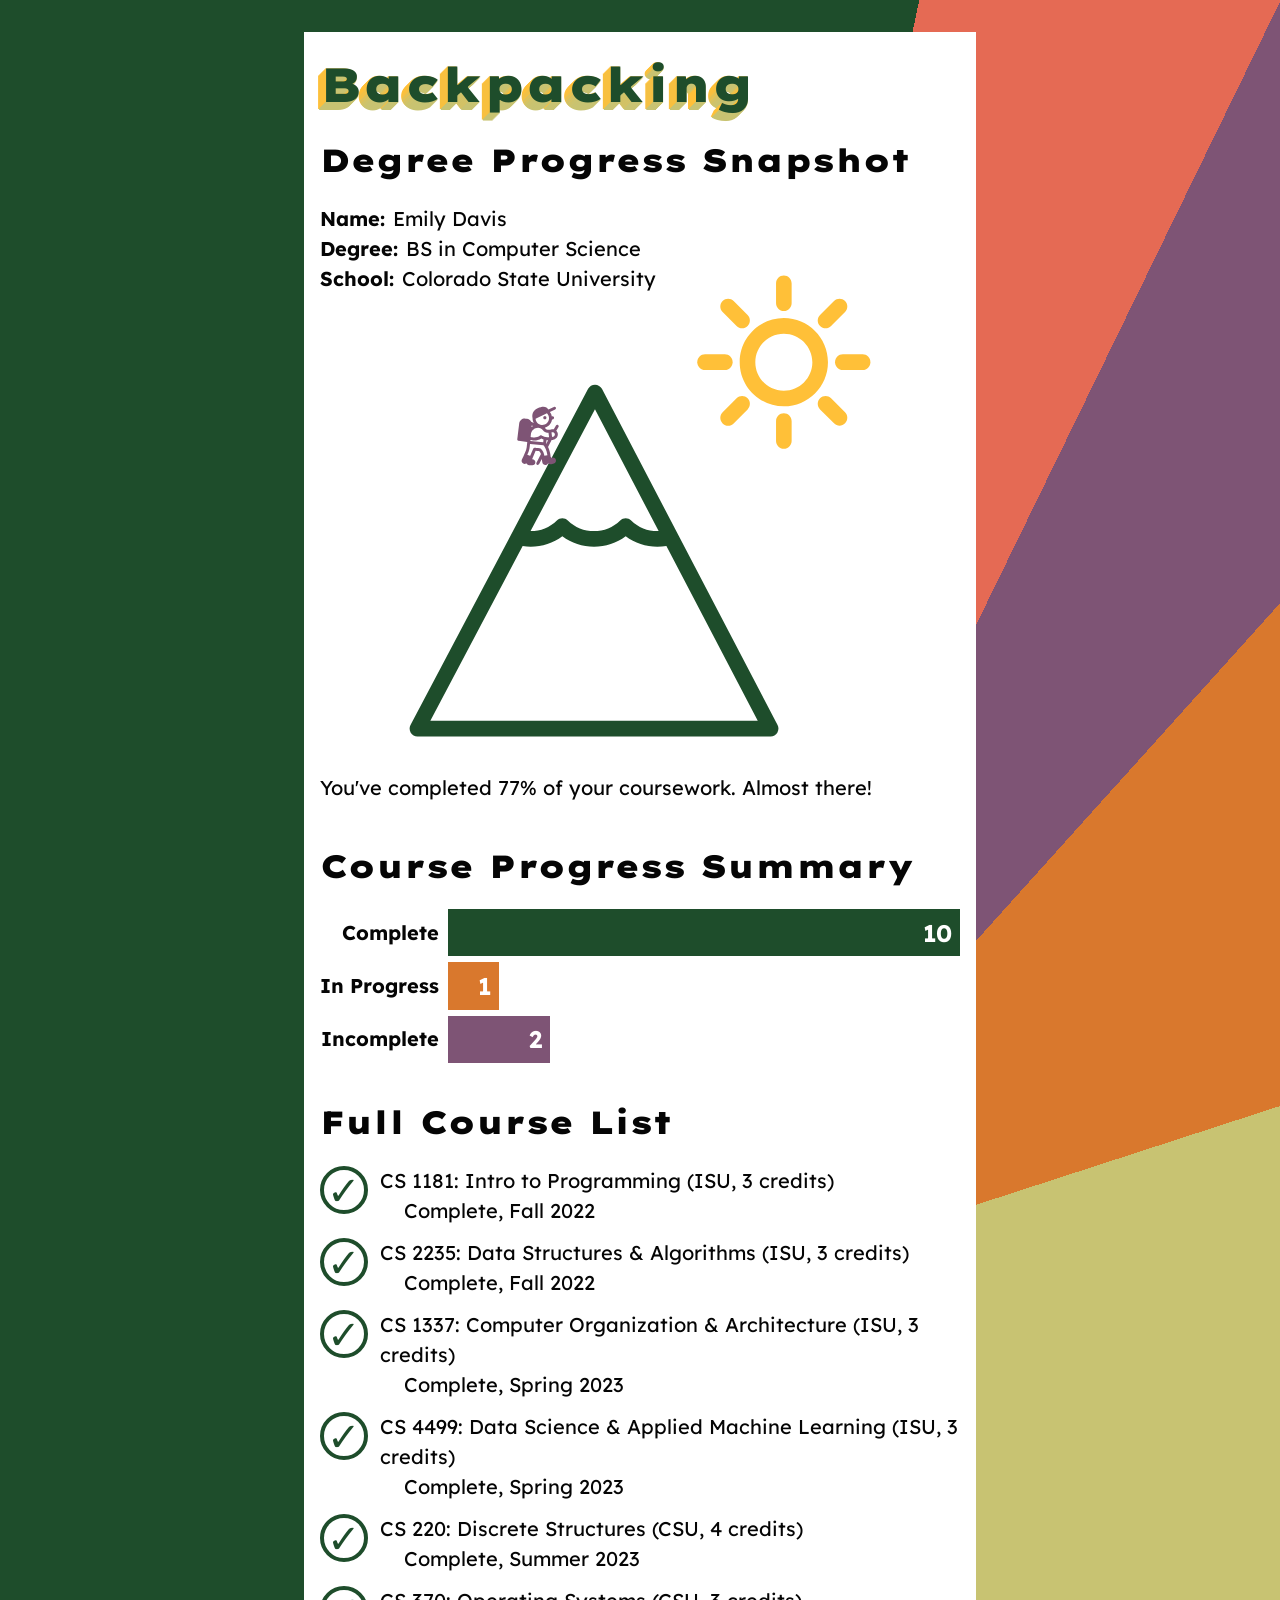
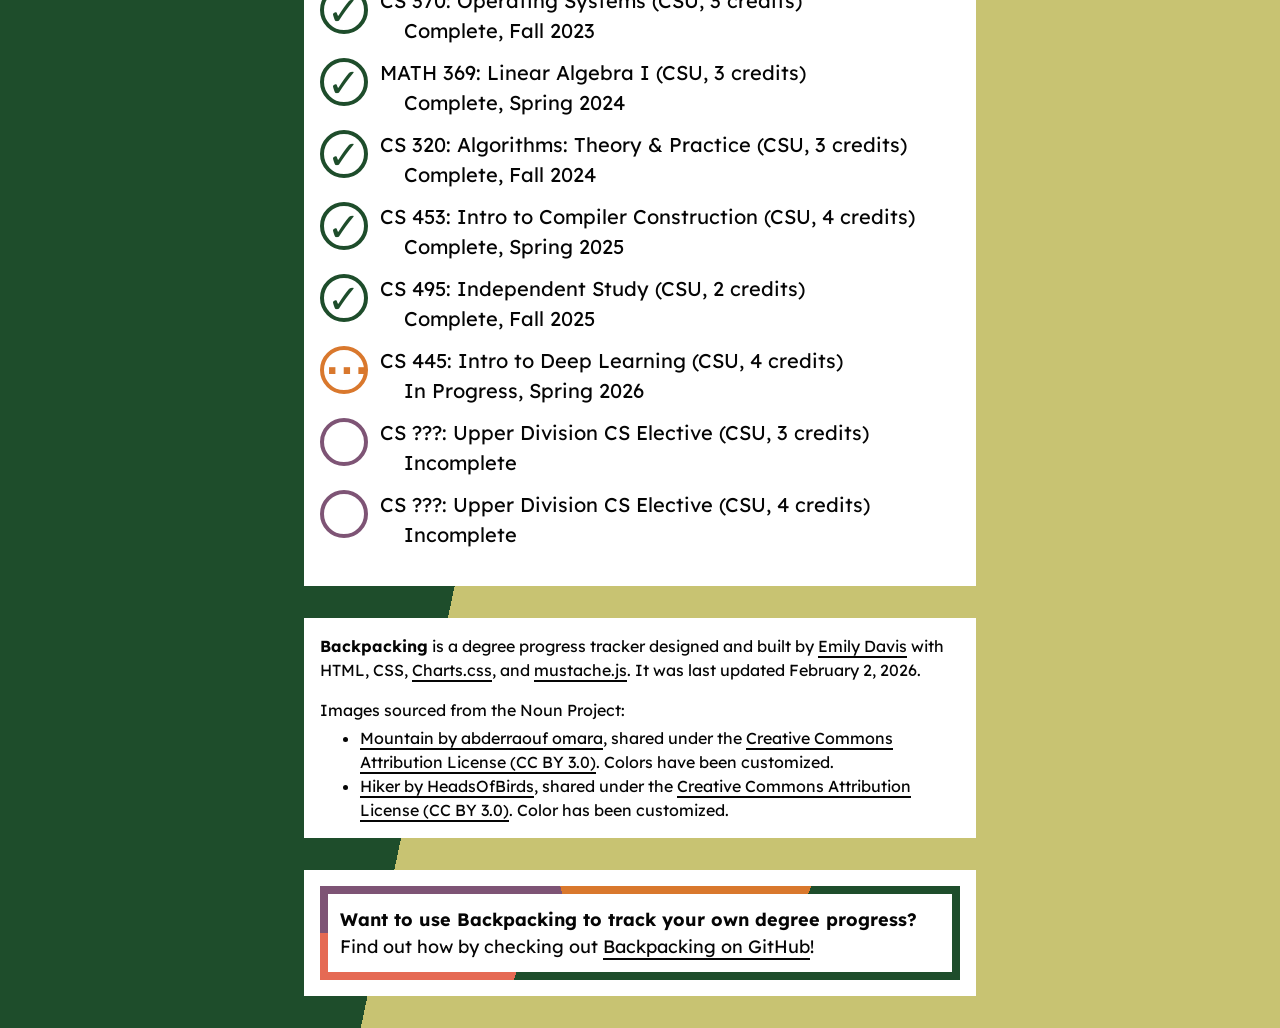
==== commit d6b04f20: "Update course list for Spring 2026." ====
--- a/index.html
+++ b/index.html
@@ -112,14 +112,14 @@
           <tr>
             <th scope="row">In Progress</th>
             <td
-              class="zero-bar"
+              
               style="
-                --size: 0 / 10;
+                --size: 1 / 10;
                 --color: #d9782d;
                 color: #ffffff;
               "
             >
-              0
+              1
             </td>
           </tr>
           <tr>
@@ -127,12 +127,12 @@
             <td
               
               style="
-                --size: 3 / 10;
+                --size: 2 / 10;
                 --color: #7e5475;
                 color: #ffffff;
               "
             >
-              3
+              2
             </td>
           </tr>
         </tbody>
@@ -336,6 +336,25 @@
           </span>
         </li>
         <li
+          class="in-progress"
+          style="--status-icon-color: #d9782d"
+        >
+          <span class="list-item-decorator" aria-hidden="true"></span>
+          <span class="list-item-content">
+            <span
+              class="list-item-content-line"
+            >
+              CS
+              445: Intro to Deep Learning
+              (CSU, 4 credits)
+            </span>
+            <span class="list-item-content-line">
+              <span>In Progress</span><span>, Spring</span>
+              <span>2026</span>
+            </span>
+          </span>
+        </li>
+        <li
           class="incomplete"
           style="--status-icon-color: #7e5475"
         >
@@ -347,24 +366,6 @@
               CS
               ???: Upper Division CS Elective
               (CSU, 3 credits)
-            </span>
-            <span class="list-item-content-line">
-              <span>Incomplete</span>
-            </span>
-          </span>
-        </li>
-        <li
-          class="incomplete"
-          style="--status-icon-color: #7e5475"
-        >
-          <span class="list-item-decorator" aria-hidden="true"></span>
-          <span class="list-item-content">
-            <span
-              class="list-item-content-line"
-            >
-              CS
-              ???: Upper Division CS Elective
-              (CSU, 4 credits)
             </span>
             <span class="list-item-content-line">
               <span>Incomplete</span>
@@ -403,7 +404,7 @@
         and
         <a href="https://github.com/janl/mustache.js">mustache.js</a>.
         It was
-        last updated January 3, 2026.
+        last updated February 2, 2026.
       </p>
       <p id="image-sources-heading">Images sourced from the Noun Project:</p>
       <ul
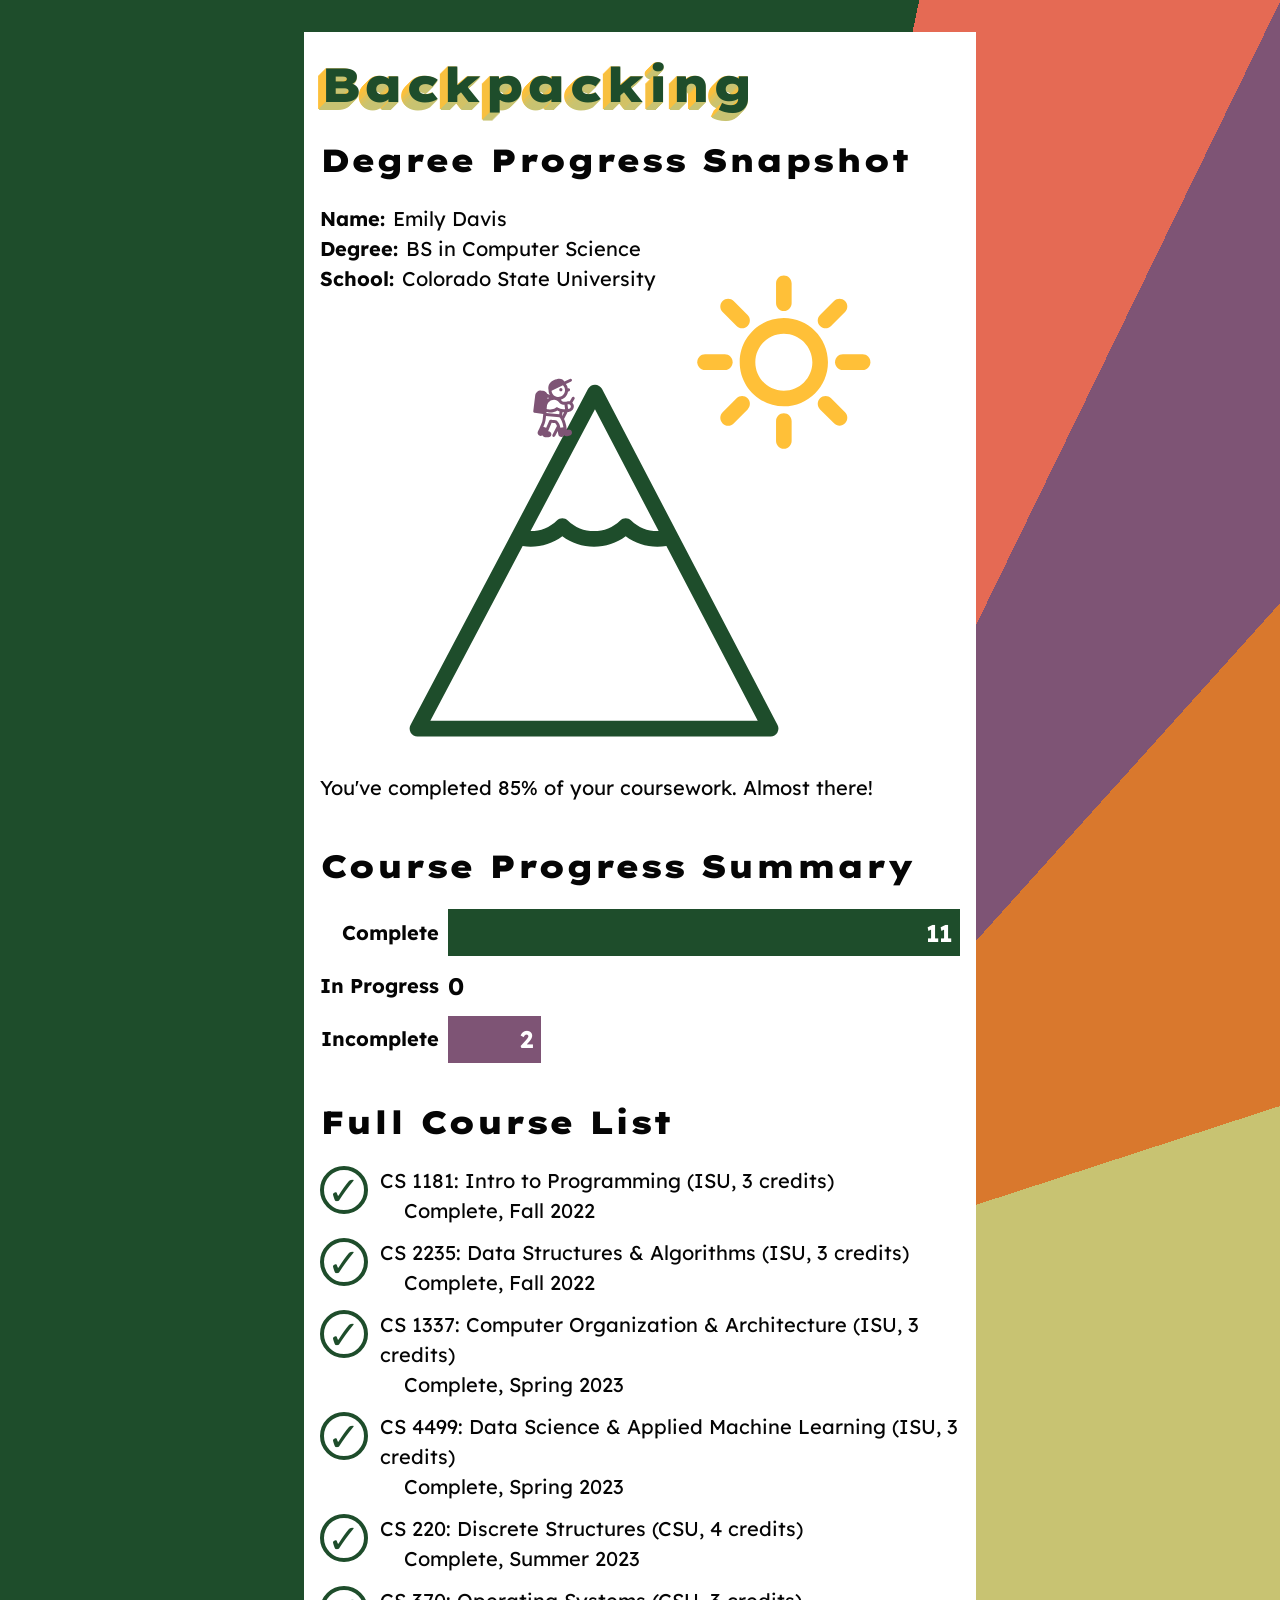
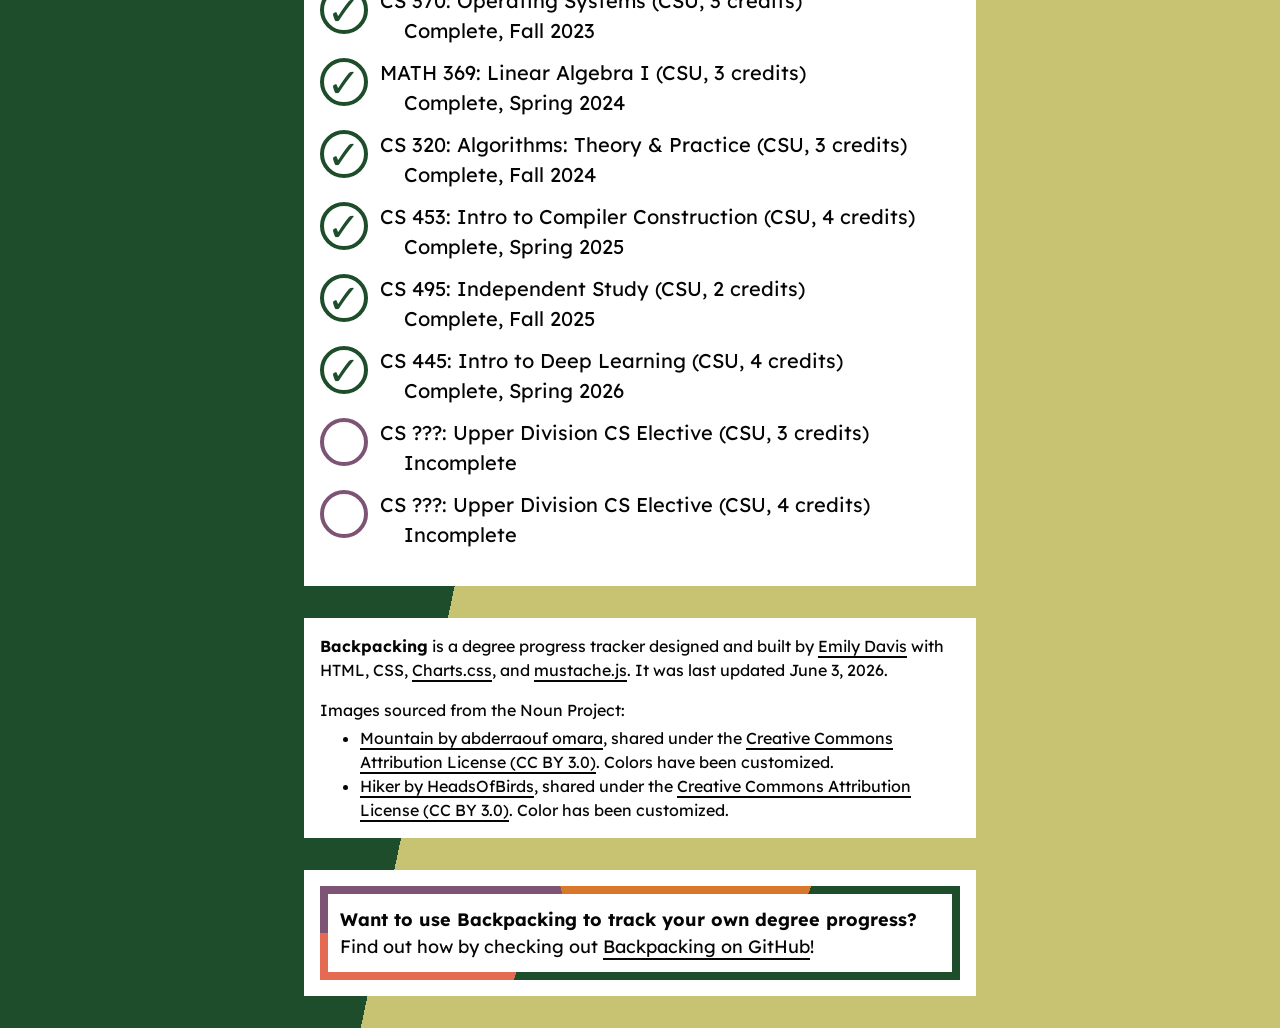
==== commit 179cca9d: "Update course list now that Spring 2026 is complete." ====
--- a/index.html
+++ b/index.html
@@ -76,17 +76,17 @@
           </g>
         </svg>
         <svg
-          role="img" class="hiker" style="--progress-percent: 77" aria-labelledby="hiker-img-title"
+          role="img" class="hiker" style="--progress-percent: 85" aria-labelledby="hiker-img-title"
           width="700pt" height="700pt" version="1.1" viewBox="0 0 700 700"
           xmlns="http://www.w3.org/2000/svg" xmlns:xlink="http://www.w3.org/1999/xlink"
         >
-          <title id="hiker-img-title">A backpacker standing on the slope of a mountain. They have climbed 77% of the mountain so far.</title>
+          <title id="hiker-img-title">A backpacker standing on the slope of a mountain. They have climbed 85% of the mountain so far.</title>
           <g>
             <path fill="#7e5475" d="m525.28 183.12c-6.1602-3.9219-14.559-1.6797-17.922 5.0391l-19.039 33.039c-3.3594-0.55859-6.7188-1.1211-10.078-1.1211-4.4805 0-9.5195 0.55859-14 2.2383-1.1211 0.55859-10.078 2.8008-21.281 2.8008-6.7188 0-12.879-1.1211-17.922-2.8008-3.9219-1.6797-7.2812-5.0391-9.5195-8.3984-1.6797-2.2383-3.3594-4.4805-5.6016-6.7188 12.879-3.3594 25.199-10.078 35.281-19.039 15.121-14 24.641-32.48 27.441-52.641l5.6016-0.55859c7.2812-0.55859 12.879-7.2812 12.32-14.559-0.55859-7.2812-7.2812-12.879-14.559-12.32l-4.4805 0.55859c-2.8008-14-8.3984-26.879-17.359-38.078l45.922-21.84c6.7188-3.3594 9.5195-11.199 6.1602-17.359-3.3594-6.1602-11.199-9.5195-17.359-6.1602l-47.602 21.84c-8.9609-11.762-22.398-22.961-44.238-22.961-14 0-30.238 4.4805-50.398 13.441-47.039 21.281-49.84 63.84-44.238 84.559-0.55859 15.68 3.3594 30.801 10.641 44.238l-22.961-10.641c-7.2812-13.441-20.719-23.52-36.961-25.762l-12.879-1.6797c-2.2383 0-3.9219-0.55859-6.1602-0.55859-24.641 0-45.359 18.48-48.719 43.121l-16.801 137.2c-0.55859 3.3594 0.55859 6.7188 2.8008 9.5195 2.2383 2.8008 5.6016 4.4805 8.9609 5.0391l75.602 9.5195-3.3594 33.602v0.55859c-1.6797 17.359-3.9219 30.238-8.3984 40.879l-21.281 50.398-14 28.559c-6.1602 13.441-1.1211 29.121 12.32 35.281 8.9609 4.4805 19.039 3.3594 26.879-2.2383 3.9219 9.5195 13.441 16.238 24.641 16.238h28c14.559 0 26.32-11.762 26.32-26.32s-11.762-26.32-26.32-26.32h-2.2383l30.801-73.922c11.762 1.1211 22.961 2.2383 29.121 2.8008 3.9219 2.8008 11.762 10.641 17.359 26.32l-39.199 75.602c-3.3594 6.7188-1.1211 14.559 5.6016 17.922 1.6797 1.1211 3.9219 1.6797 6.1602 1.6797 5.0391 0 9.5195-2.8008 11.762-7.2812l22.961-44.238v1.1211l5.0391 29.68c2.2383 12.879 13.441 21.84 26.32 21.84 1.6797 0 2.8008 0 4.4805-0.55859 8.9609-1.6797 16.238-7.2812 19.602-15.121 6.7188 7.8398 17.922 11.199 28 8.3984l22.398-6.7188c14-4.4805 21.84-19.039 17.359-33.039s-19.039-21.84-33.039-17.359l-5.0391 1.6797-7.8398-10.078v-3.3594c-2.8008-30.238-11.199-59.359-22.398-82.32l31.359-60.48c11.762-1.6797 20.16-4.4805 22.398-5.0391 11.762-3.9219 21.281-11.762 26.879-22.961 5.6016-11.199 6.7188-23.52 2.8008-35.281-2.2383-7.2812-6.1602-12.879-11.199-17.922l19.039-32.48c4.457-6.7188 2.2188-14.559-3.9414-18.477zm-218.4 10.078c-5.0391 2.8008-9.5195 6.1602-14 10.078l1.6797-15.68zm89.043 142.24-113.12-10.641 1.1211-10.078c7.8398 2.2383 20.16 4.4805 34.719 4.4805 18.48 0 40.32-3.9219 60.48-17.359 5.0391 2.8008 11.199 6.1602 19.039 8.3984zm25.199 12.879 2.8008-31.922c5.0391 0.55859 9.5195 0.55859 14.559 1.1211l-16.801 31.922s-0.55859-0.5625-0.55859-1.1211zm-5.6016-101.36c8.9609 3.3594 17.922 4.4805 26.32 4.4805l5.0391 39.762h-4.4805c-7.8398 0-15.68-0.55859-24.641-2.2383-18.48-3.9219-28-8.9609-32.48-11.199-1.1211-0.55859-1.6797-1.6797-2.8008-2.2383-4.4805-2.2383-10.078-2.2383-14 1.1211-30.801 24.078-71.68 14.559-82.879 11.199l2.2383-24.078c3.3633-30.809 31.363-56.57 62.723-56.57 17.922 0 33.602 8.3984 42.559 21.84 6.1641 8.4023 13.441 14.562 22.402 17.922zm30.801-117.04c-2.8008 30.801-28.559 53.762-58.801 53.762h-5.6016c-29.121-2.8008-51.52-26.32-53.199-54.879l99.68-47.043c12.32 12.316 19.602 29.68 17.922 48.16zm-124.88 252.56h-1.1211c-5.6016 0-10.078 3.3594-12.32 8.3984l-26.32 62.723c-0.55859-0.55859-1.1211-0.55859-2.2383-1.1211l-22.961-8.3984 11.199-26.879c6.7188-15.68 9.5195-32.48 10.641-49.281l1.6797-17.359 117.6 11.199c13.441 14 28.559 45.922 34.719 86.238l-26.32 4.4805c-8.3984-52.078-39.199-65.52-39.762-65.52-0.55859-0.5625-44.797-4.4805-44.797-4.4805zm162.4-96.879c-0.55859 0-4.4805 1.6797-10.641 2.8008l-5.0391-39.762c2.2383-0.55859 3.3594-1.1211 3.3594-1.1211 2.2383-0.55859 3.9219-1.1211 6.1602-1.1211 8.3984 0 16.238 5.6016 19.039 14 3.3594 10.641-2.2383 21.84-12.879 25.203z"/>
             <path fill="#7e5475" d="m423.92 119.84c0 7.7305-6.2695 14-14 14-7.7344 0-14-6.2695-14-14 0-7.7305 6.2656-14 14-14 7.7305 0 14 6.2695 14 14"/>
           </g>
         </svg>
-        <figcaption>You&#39;ve completed 77% of your coursework. Almost there!</figcaption>
+        <figcaption>You&#39;ve completed 85% of your coursework. Almost there!</figcaption>
       </figure>
     </section>
     <section class="chart-section">
@@ -101,25 +101,25 @@
             <td
               
               style="
-                --size: 10 / 10;
+                --size: 11 / 11;
                 --color: #1e4d2b;
                 color: #ffffff;
               "
             >
-              10
+              11
             </td>
           </tr>
           <tr>
             <th scope="row">In Progress</th>
             <td
-              
+              class="zero-bar"
               style="
-                --size: 1 / 10;
+                --size: 0 / 11;
                 --color: #d9782d;
                 color: #ffffff;
               "
             >
-              1
+              0
             </td>
           </tr>
           <tr>
@@ -127,7 +127,7 @@
             <td
               
               style="
-                --size: 2 / 10;
+                --size: 2 / 11;
                 --color: #7e5475;
                 color: #ffffff;
               "
@@ -336,8 +336,8 @@
           </span>
         </li>
         <li
-          class="in-progress"
-          style="--status-icon-color: #d9782d"
+          class="complete"
+          style="--status-icon-color: #1e4d2b"
         >
           <span class="list-item-decorator" aria-hidden="true"></span>
           <span class="list-item-content">
@@ -349,7 +349,7 @@
               (CSU, 4 credits)
             </span>
             <span class="list-item-content-line">
-              <span>In Progress</span><span>, Spring</span>
+              <span>Complete</span><span>, Spring</span>
               <span>2026</span>
             </span>
           </span>
@@ -404,7 +404,7 @@
         and
         <a href="https://github.com/janl/mustache.js">mustache.js</a>.
         It was
-        last updated February 2, 2026.
+        last updated June 3, 2026.
       </p>
       <p id="image-sources-heading">Images sourced from the Noun Project:</p>
       <ul
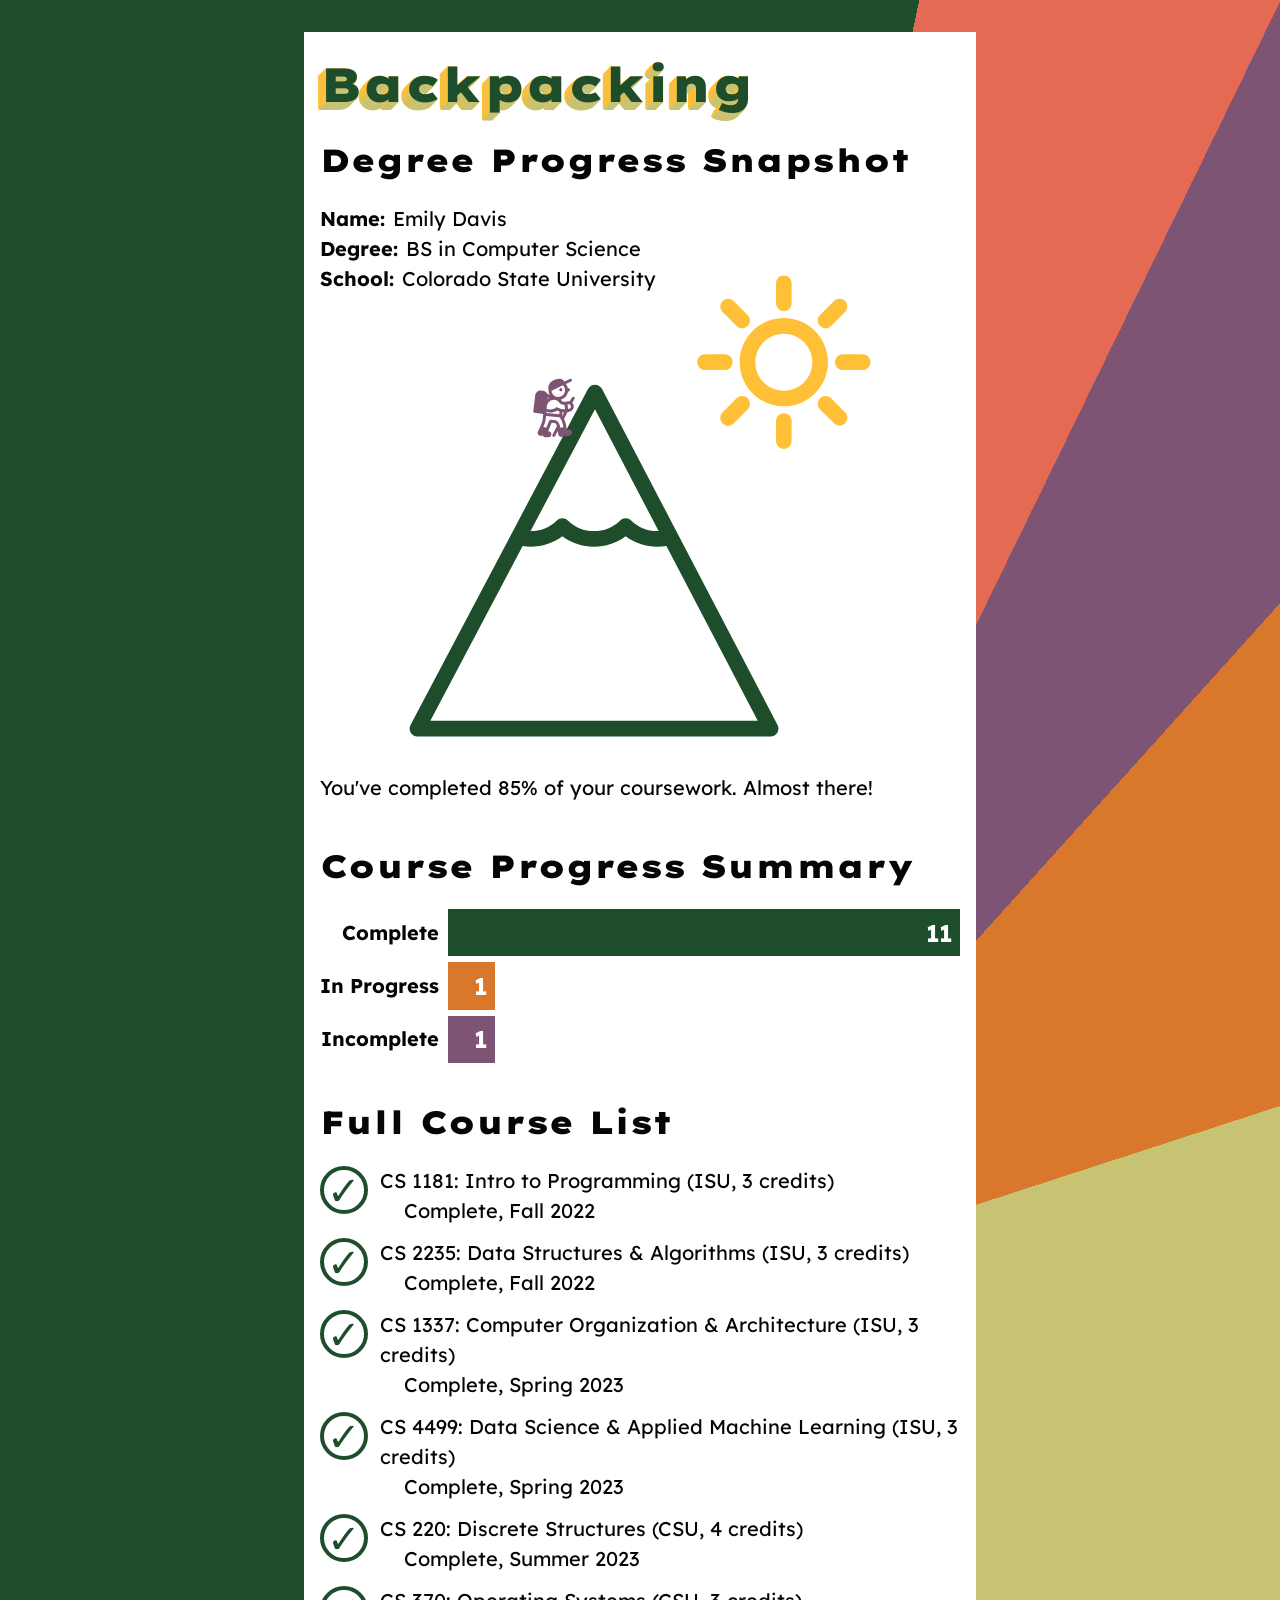
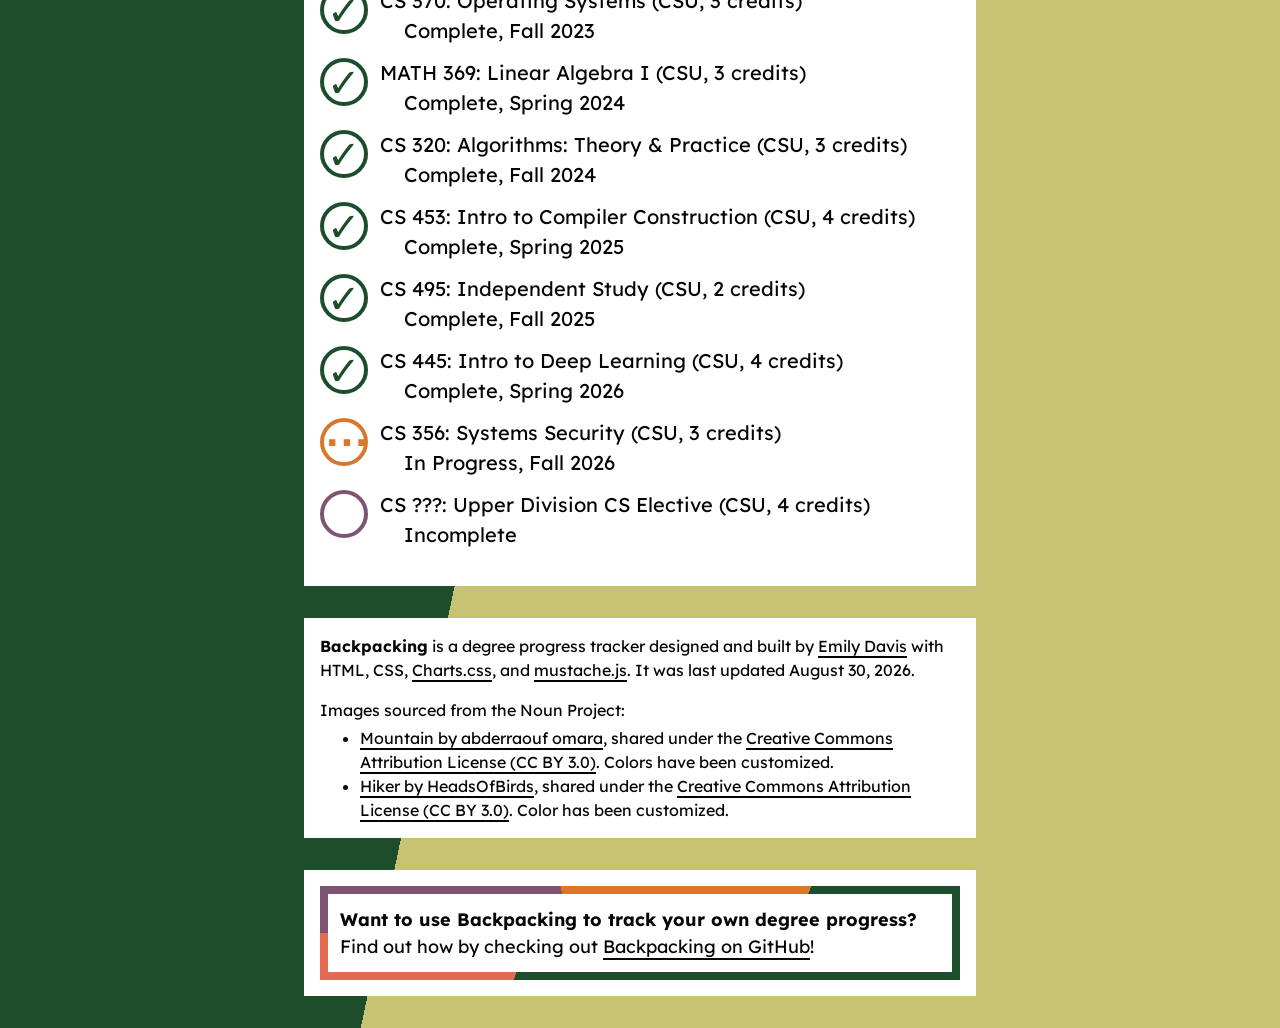
==== commit 5fa8d050: "Update course list for Fall 2026." ====
--- a/index.html
+++ b/index.html
@@ -112,14 +112,14 @@
           <tr>
             <th scope="row">In Progress</th>
             <td
-              class="zero-bar"
+              
               style="
-                --size: 0 / 11;
+                --size: 1 / 11;
                 --color: #d9782d;
                 color: #ffffff;
               "
             >
-              0
+              1
             </td>
           </tr>
           <tr>
@@ -127,12 +127,12 @@
             <td
               
               style="
-                --size: 2 / 11;
+                --size: 1 / 11;
                 --color: #7e5475;
                 color: #ffffff;
               "
             >
-              2
+              1
             </td>
           </tr>
         </tbody>
@@ -355,20 +355,21 @@
           </span>
         </li>
         <li
-          class="incomplete"
-          style="--status-icon-color: #7e5475"
-        >
-          <span class="list-item-decorator" aria-hidden="true"></span>
-          <span class="list-item-content">
-            <span
-              class="list-item-content-line"
-            >
-              CS
-              ???: Upper Division CS Elective
+          class="in-progress"
+          style="--status-icon-color: #d9782d"
+        >
+          <span class="list-item-decorator" aria-hidden="true"></span>
+          <span class="list-item-content">
+            <span
+              class="list-item-content-line"
+            >
+              CS
+              356: Systems Security
               (CSU, 3 credits)
             </span>
             <span class="list-item-content-line">
-              <span>Incomplete</span>
+              <span>In Progress</span><span>, Fall</span>
+              <span>2026</span>
             </span>
           </span>
         </li>
@@ -404,7 +405,7 @@
         and
         <a href="https://github.com/janl/mustache.js">mustache.js</a>.
         It was
-        last updated June 3, 2026.
+        last updated August 30, 2026.
       </p>
       <p id="image-sources-heading">Images sourced from the Noun Project:</p>
       <ul
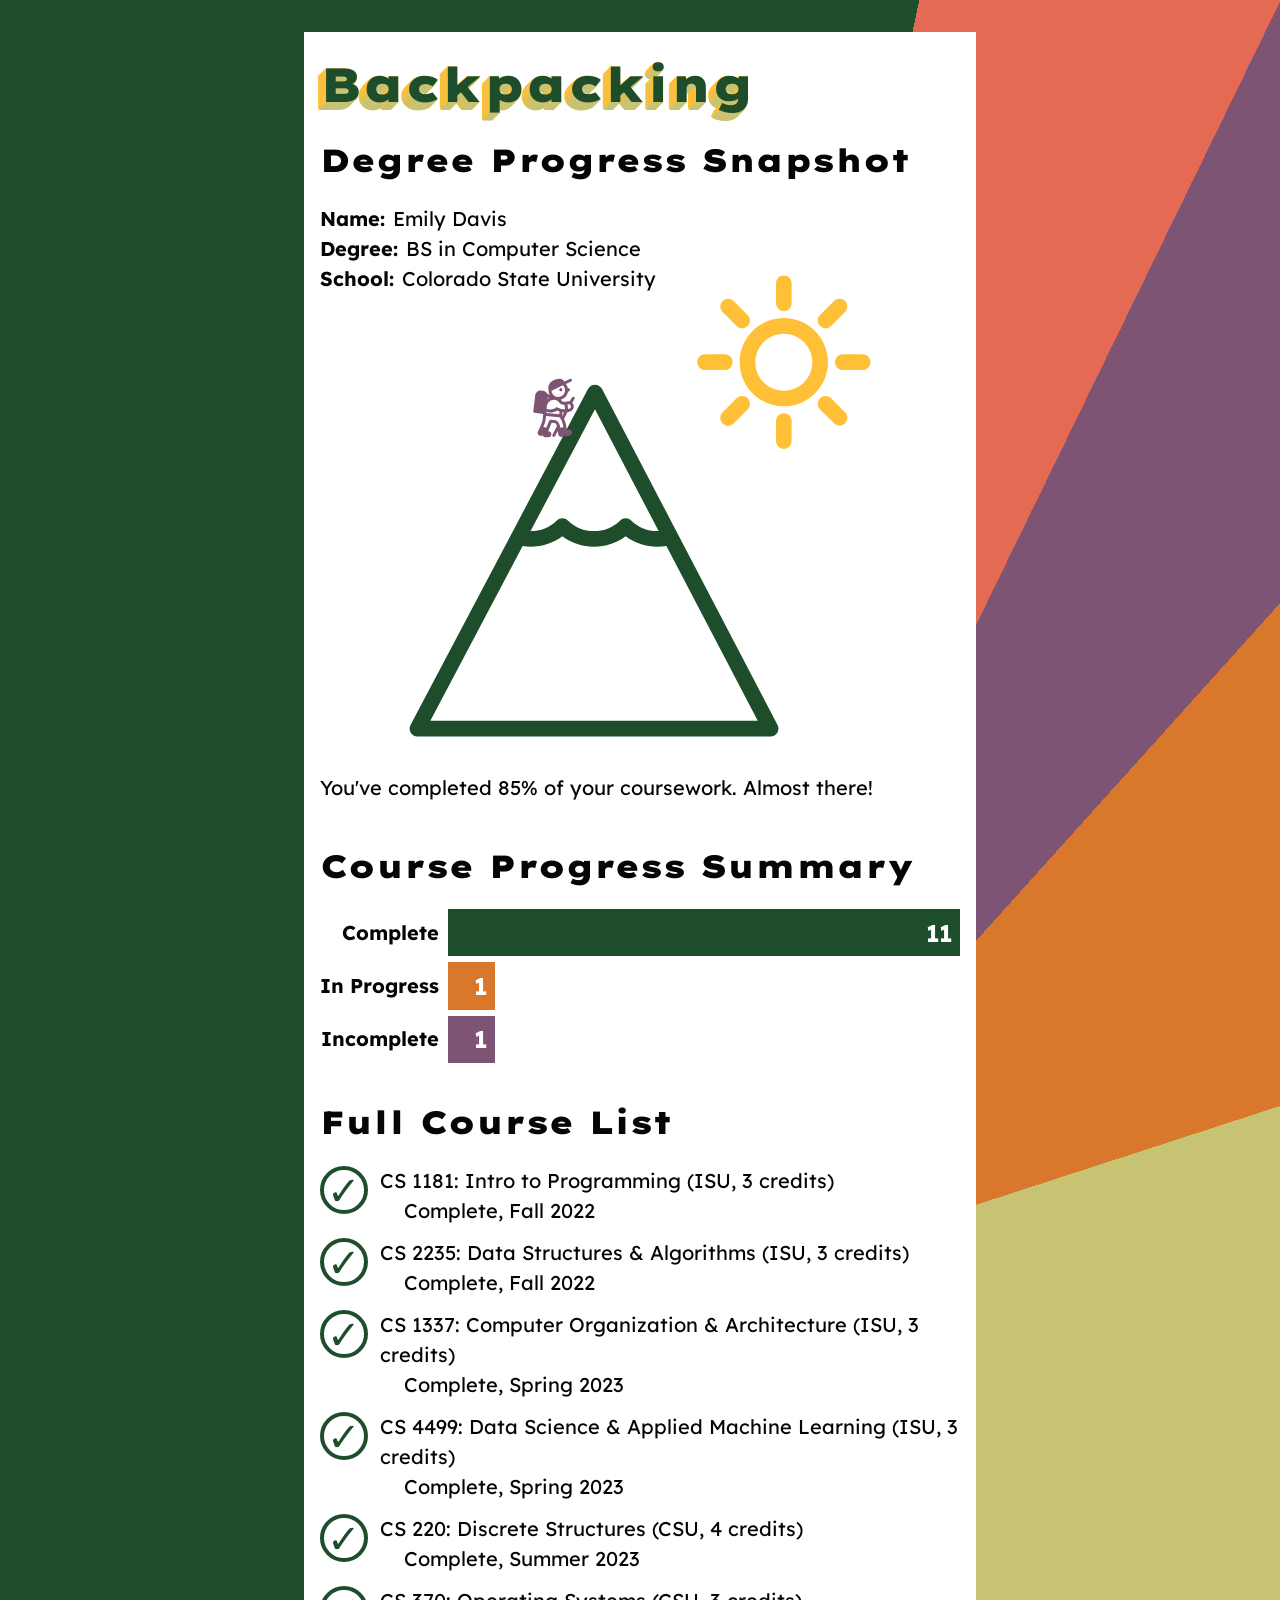
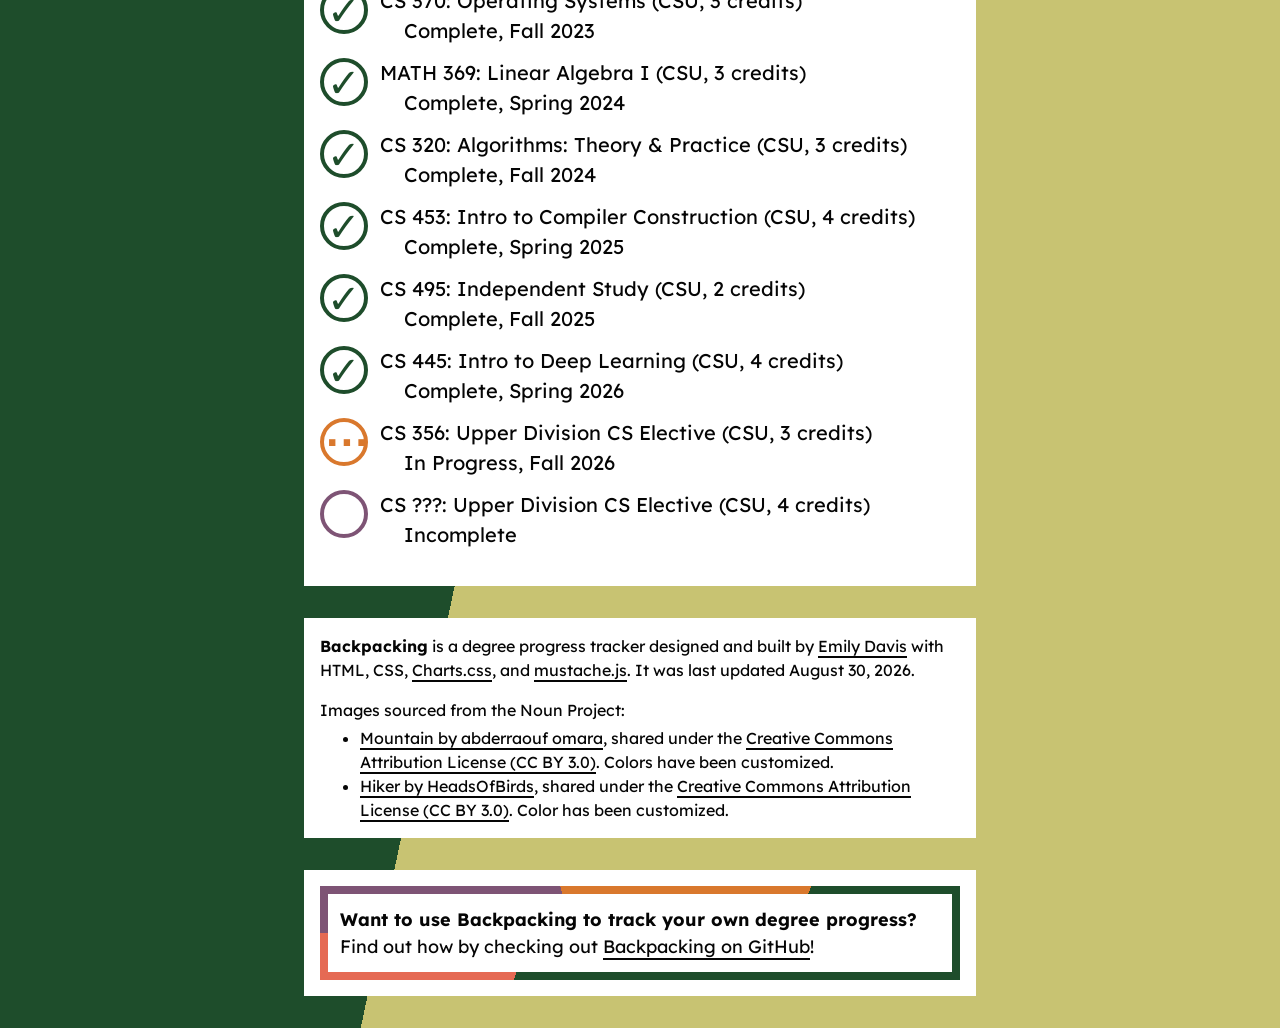
==== commit 5e82ed93: "Update course list for Fall 2026." ====
--- a/index.html
+++ b/index.html
@@ -364,7 +364,7 @@
               class="list-item-content-line"
             >
               CS
-              356: Systems Security
+              356: Upper Division CS Elective
               (CSU, 3 credits)
             </span>
             <span class="list-item-content-line">
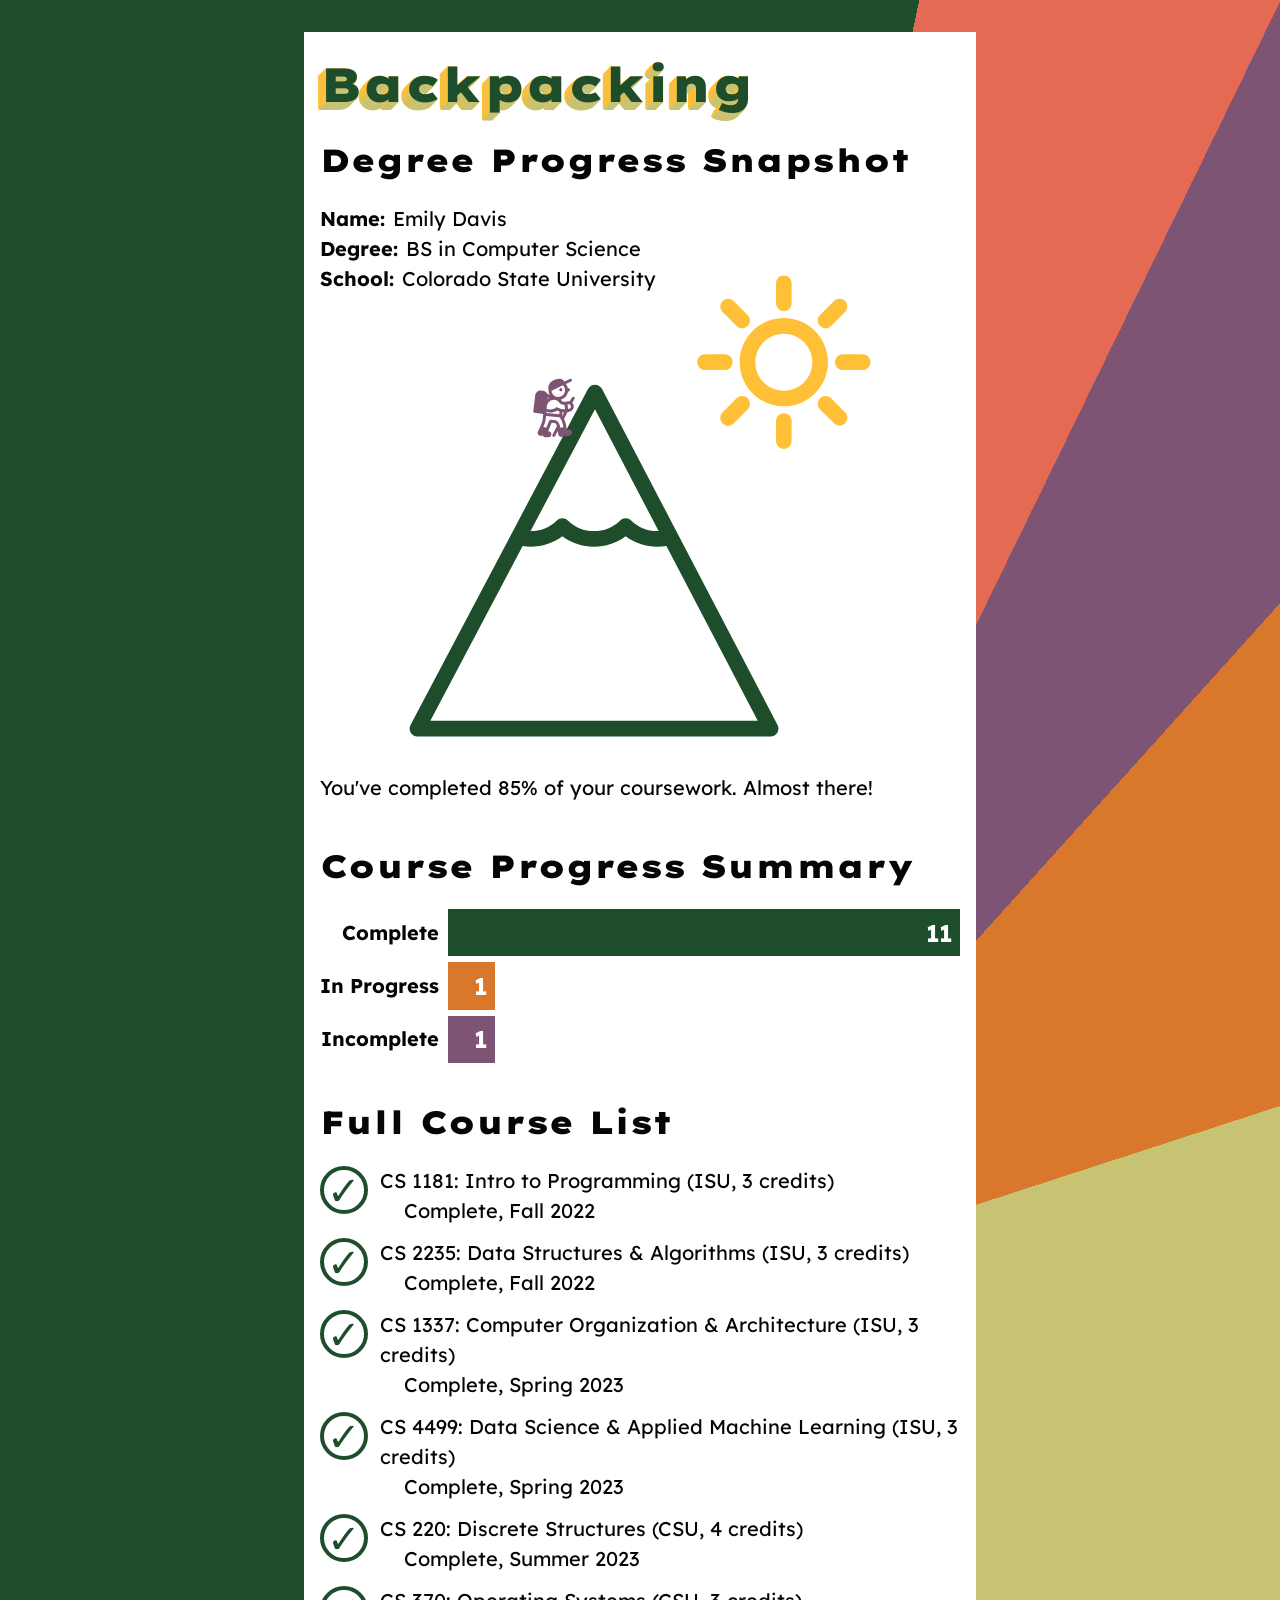
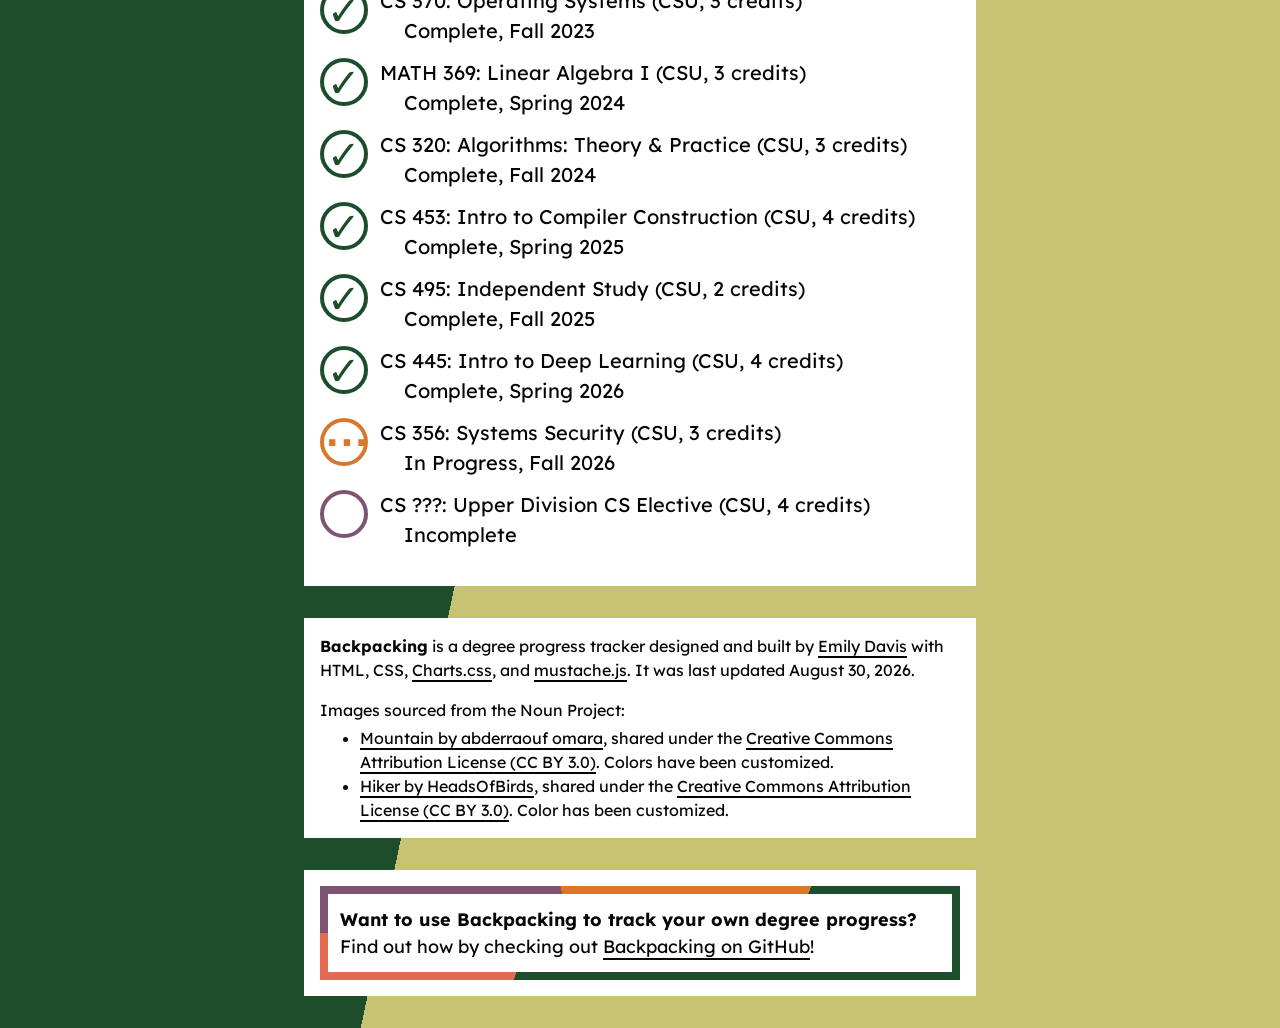
==== commit 92642c18: "Merge branch 'main' of github.com:emilyanndavis/backpacking" ====
--- a/index.html
+++ b/index.html
@@ -99,7 +99,7 @@
           <tr>
             <th scope="row">Complete</th>
             <td
-              
+
               style="
                 --size: 11 / 11;
                 --color: #1e4d2b;
@@ -112,7 +112,7 @@
           <tr>
             <th scope="row">In Progress</th>
             <td
-              
+
               style="
                 --size: 1 / 11;
                 --color: #d9782d;
@@ -125,7 +125,7 @@
           <tr>
             <th scope="row">Incomplete</th>
             <td
-              
+
               style="
                 --size: 1 / 11;
                 --color: #7e5475;
@@ -364,7 +364,7 @@
               class="list-item-content-line"
             >
               CS
-              356: Upper Division CS Elective
+              356: Systems Security
               (CSU, 3 credits)
             </span>
             <span class="list-item-content-line">
